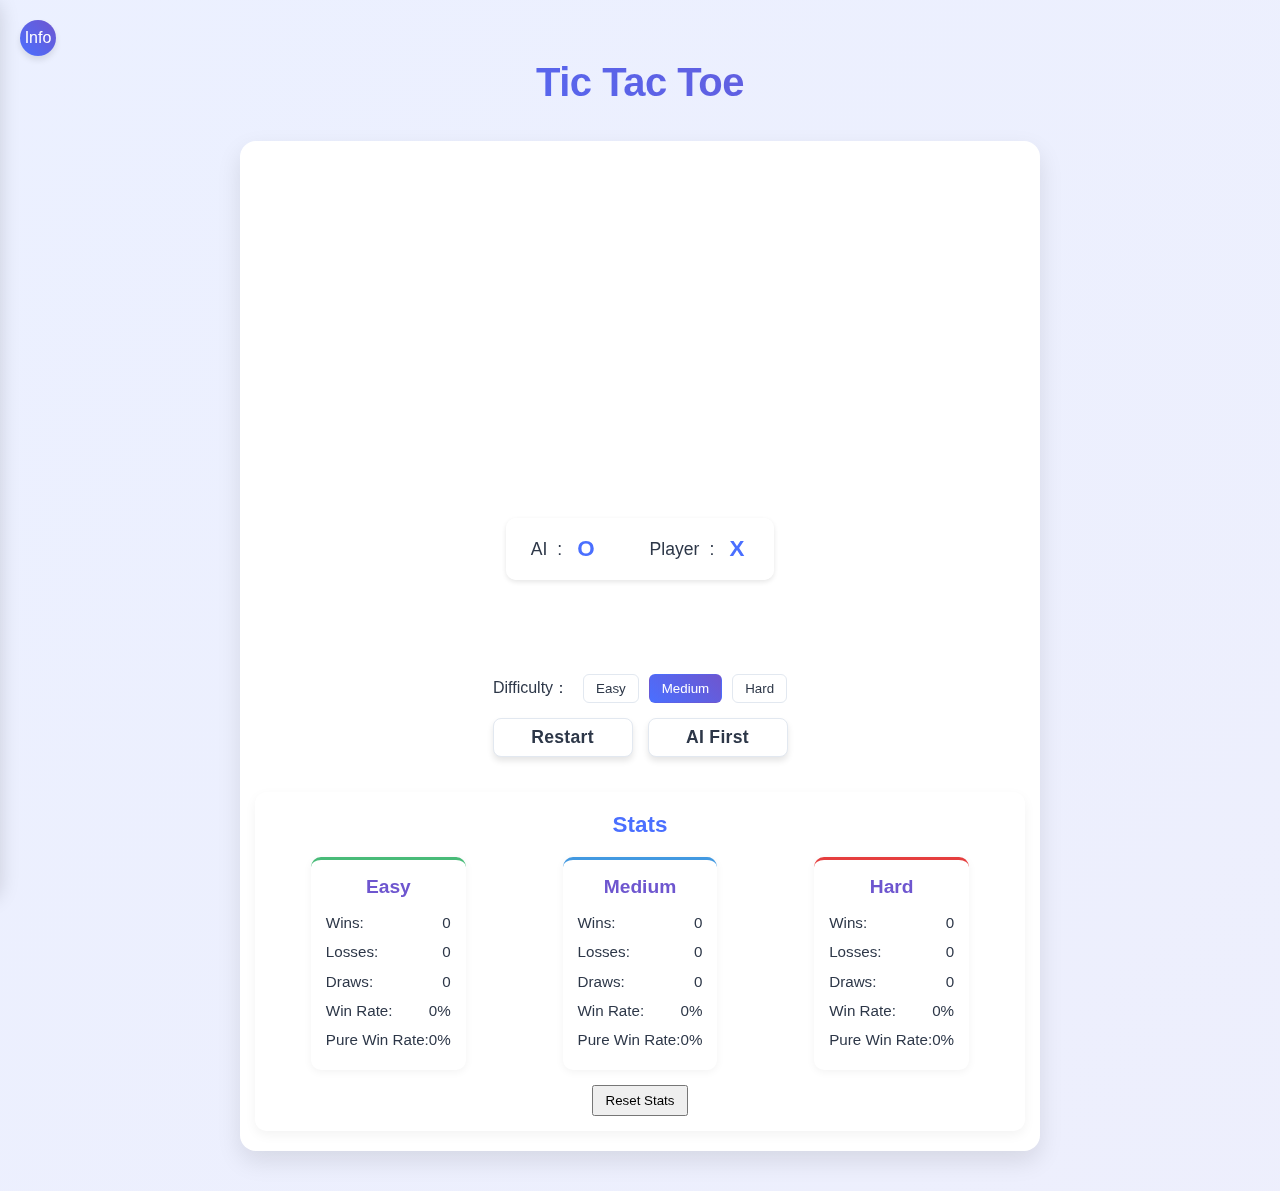
==== tic.html @ 4198c877 "初始化" ====
<!DOCTYPE html>
<html>
<head>
<meta charset="utf-8">
<meta name="viewport" content="width=device-width, initial-scale=1.0, maximum-scale=1.0, user-scalable=no">
<title>井字棋</title>
<style>
  :root {
    --primary-color: #4A6FFF;
    --secondary-color: #6E56CF;
    --background-color: #f4f7ff;
    --text-color: #2d3748;
    --border-color: #e2e8f0;
    --accent-color: #5e35b1;
    --success-color: #48bb78;
    --error-color: #f56565;
    --card-bg: #ffffff;
    --font-main: -apple-system, BlinkMacSystemFont, 'Segoe UI', 'Microsoft YaHei', 'PingFang SC', 
                 'Hiragino Sans GB', '微软雅黑', Roboto, 'Helvetica Neue', Arial, sans-serif;
    --font-game: 'SF Pro Display', 'PingFang SC', 'Microsoft YaHei', -apple-system, 
                 BlinkMacSystemFont, 'Segoe UI', sans-serif;
  }

  body {
    max-width: 100%;
    margin: 0 auto;
    padding: 20px;
    font-family: var(--font-main);
    background-color: var(--background-color);
    color: var(--text-color);
    line-height: 1.6;
    background-image: linear-gradient(135deg, rgba(74, 111, 255, 0.05) 0%, rgba(110, 86, 207, 0.05) 100%);
    min-height: 100vh;
  }

  @media (min-width: 768px) {
    body {
      max-width: 800px;
    }
  }

  @media (max-width: 768px) {
    body {
      padding: 10px;
    }
    
    h1 {
      font-size: 2rem;
      margin-top: 15px;
      margin-bottom: 10px;
    }
    
    h2 {
      font-size: 1.5rem;
      margin-bottom: 15px;
    }
    
    .game-container {
      padding: 12px 15px;
      margin: 10px auto 5px;
    }
    
    table {
      max-width: 280px;
      margin: 5px auto;
    }
    
    td > span {
      font-size: min(50px, 18vw);
    }
    
    .symbols-indicator {
      margin: 2px 0;
      padding: 5px 10px;
    }
    
    .symbol-box:first-child,
    .symbol-box:last-child {
      margin: 0;
    }
    
    .loading-indicator {
      position: relative;
    }
    
    @keyframes spin {
      0% { transform: rotate(0deg); }
      100% { transform: rotate(360deg); }
    }
    
    .difficulty-selector {
      margin-top: 2px;
      gap: 5px;
    }
    
    .intro-toggle {
      margin: 8px auto;
    }
    
    .difficulty-btn {
      padding: 4px 8px;
      font-size: 0.85rem;
    }
    
    .restart-btn, .ai-first-btn {
      padding: 8px 16px;
      font-size: 0.95rem;
      min-width: 110px;
    }
    
    .game-status-area {
      height: 50px;
      margin: 5px 0;
    }
    
    .game-status {
      font-size: 1.5rem;
      padding: 5px 15px;
    }
  }

  @media (max-width: 360px) {
    h1 {
      font-size: 1.8rem;
    }
    
    table {
      max-width: 240px;
      margin: 15px 0;
    }
    
    .difficulty-selector {
      gap: 5px;
    }
    
    .difficulty-btn {
      padding: 4px 8px;
      font-size: 0.8rem;
    }
    
    .button-container {
      gap: 10px;
    }
    
    .restart-btn, .ai-first-btn {
      padding: 8px 16px;
      font-size: 0.9rem;
      min-width: 100px;
    }
  }

  h1 {
    font-size: 2.5rem;
    font-weight: 700;
    letter-spacing: -0.5px;
    text-align: center;
    margin-top: 30px;
    background: linear-gradient(45deg, var(--primary-color), var(--secondary-color));
    -webkit-background-clip: text;
    -webkit-text-fill-color: transparent;
    background-clip: text;
    text-fill-color: transparent;
    animation: fadeIn 0.7s ease-out;
  }

  h2 {
    font-size: 1.75rem;
    font-weight: 600;
    letter-spacing: -0.3px;
    color: var(--secondary-color);
    margin-bottom: 10px;
  }

  .game-container {
    display: flex;
    flex-direction: column;
    align-items: center;
    margin: 20px auto;
    padding: 20px 30px;
    position: relative;
    background: var(--card-bg);
    border-radius: 16px;
    box-shadow: 0 10px 25px rgba(0, 0, 0, 0.1);
    max-width: 100%;
    transform: translateZ(0);
    animation: scaleIn 0.5s ease-out;
  }

  table {
    width: 100%;
    max-width: 320px;
    border-collapse: collapse;
    margin: 15px auto;
    border-radius: 12px;
    overflow: hidden;
    box-shadow: 0 5px 15px rgba(0, 0, 0, 0.07);
    animation: fadeIn 0.5s ease-out 0.2s forwards;
    opacity: 0;
    animation-fill-mode: forwards;
    position: relative;
    left: 0;
  }

  td {
    width: 33.33%;
    height: 0;
    padding-bottom: 33.33%;
    position: relative;
    border: 3px solid var(--background-color);
    background-color: var(--card-bg);
    transition: all 0.3s ease;
    cursor: pointer;
    -webkit-tap-highlight-color: transparent;
    touch-action: manipulation;
  }

  td > span {
    position: absolute;
    top: 0;
    left: 0;
    width: 100%;
    height: 100%;
    display: flex;
    align-items: center;
    justify-content: center;
    font-size: min(60px, 15vw);
    font-family: var(--font-game);
    font-weight: 600;
    color: var(--primary-color);
  }

  td:not(.game-over):hover {
    background-color: rgba(74, 111, 255, 0.1);
    transform: scale(0.97);
    cursor: pointer;
  }

  .game-over td {
    cursor: not-allowed;
    opacity: 0.9;
  }

  .loading-indicator {
    position: relative;
    width: 40px;
    height: 40px;
    border: 3px solid rgba(74, 111, 255, 0.2);
    border-top: 3px solid var(--primary-color);
    border-radius: 50%;
    animation: spin 1s linear infinite;
    background-color: var(--card-bg);
    box-shadow: 0 0 10px rgba(0, 0, 0, 0.15);
    display: none;
    align-items: center;
    justify-content: center;
    z-index: 5;
    margin: 0 auto;
  }

  .timer-container {
    animation: timer-anti-spin 1s linear infinite;
    display: flex;
    align-items: center;
    justify-content: center;
    background-color: var(--card-bg);
    width: 80%;
    height: 80%;
    border-radius: 50%;
    z-index: 11;
  }

  #timerDisplay {
    font-size: 0.9rem;
    font-weight: bold;
    color: var(--primary-color);
    z-index: 12;
    transition: font-size 0.2s ease;
  }

  @keyframes spin {
    0% { transform: rotate(0deg); }
    100% { transform: rotate(360deg); }
  }

  @keyframes timer-anti-spin {
    0% { transform: rotate(0deg); }
    100% { transform: rotate(-360deg); }
  }

  .loading-overlay {
    display: none;
  }

  .button-container {
    display: flex;
    gap: 15px;
    flex-wrap: wrap;
    justify-content: center;
    margin-top: 12px;
    width: 100%;
  }

  .restart-btn, .ai-first-btn {
    padding: 14px 28px;
    font-size: 1.1rem;
    font-family: var(--font-main);
    font-weight: 600;
    letter-spacing: 0.3px;
    border: none;
    border-radius: 12px;
    cursor: pointer;
    transition: all 0.3s ease;
    min-width: 140px;
    box-shadow: 0 4px 6px rgba(0, 0, 0, 0.1);
  }

  .restart-btn {
    background-color: var(--primary-color);
    color: white;
  }

  .ai-first-btn {
    background-color: var(--secondary-color);
    color: white;
  }

  .restart-btn:hover, .ai-first-btn:hover {
    transform: translateY(-2px);
    box-shadow: 0 7px 14px rgba(0, 0, 0, 0.15);
  }

  .restart-btn:active, .ai-first-btn:active {
    transform: translateY(1px);
    box-shadow: 0 3px 8px rgba(0, 0, 0, 0.1);
  }

  .game-status-area {
    width: 100%;
    height: 60px; /* 固定高度，适应游戏状态和加载指示器 */
    display: flex;
    justify-content: center;
    align-items: center;
    position: relative;
    margin: 8px 0;
    background-color: rgba(255, 255, 255, 0.5); /* 添加背景色，确保即使内容为空也可见 */
    border-radius: 8px;
  }

  .game-status {
    font-family: var(--font-game);
    font-size: 1.75rem;
    font-weight: 600;
    letter-spacing: -0.2px;
    width: 100%;
    height: 100%;
    color: var(--accent-color);
    text-align: center;
    padding: 8px 20px;
    border-radius: 8px;
    background-color: rgba(255, 255, 255, 0.8);
    display: flex;
    justify-content: center;
    align-items: center;
    position: absolute;
    top: 0;
    left: 0;
  }

  .status-row {
    width: 100%;
    height: 100%;
    display: flex;
    justify-content: center;
    align-items: center;
    position: absolute;
    top: 0;
    left: 0;
  }

  .game-status:empty {
    opacity: 0; /* 使用透明度而不是display:none，保持占位 */
    pointer-events: none; /* 禁用空状态的鼠标事件 */
  }

  .intro-section {
    font-size: 1.1rem;
    line-height: 1.7;
    max-height: 0;
    overflow: hidden;
    transition: all 0.5s cubic-bezier(0.4, 0, 0.2, 1);
    background: var(--card-bg);
    border-radius: 16px;
    margin: 10px 0;
    box-shadow: 0 4px 6px rgba(0, 0, 0, 0.05);
    opacity: 0;
  }

  .intro-section.expanded {
    max-height: 500px;
    padding: 25px;
    margin: 25px 0;
    opacity: 1;
  }

  .intro-toggle {
    background: linear-gradient(45deg, var(--primary-color), var(--secondary-color));
    color: white;
    font-size: 1rem;
    font-family: var(--font-main);
    font-weight: 500;
    cursor: pointer;
    padding: 10px 18px;
    display: flex;
    align-items: center;
    gap: 8px;
    margin: 15px auto;
    border: none;
    border-radius: 30px;
    transition: all 0.3s ease;
    box-shadow: 0 4px 6px rgba(0, 0, 0, 0.1);
  }

  .intro-toggle:hover {
    transform: translateY(-2px);
    box-shadow: 0 6px 10px rgba(0, 0, 0, 0.15);
  }

  .intro-toggle svg {
    transition: transform 0.3s ease;
  }

  .intro-toggle.expanded svg {
    transform: rotate(180deg);
  }

  .lang-drawer {
    position: fixed;
    left: -320px; /* 增大宽度，容纳介绍内容 */
    top: 0;
    width: 320px; /* 增大宽度 */
    height: 100%;
    background: var(--card-bg);
    box-shadow: 0 0 20px rgba(0, 0, 0, 0.15);
    transition: left 0.4s cubic-bezier(0.4, 0, 0.2, 1);
    z-index: 1000;
    padding: 25px;
    box-sizing: border-box;
    border-radius: 0 16px 16px 0;
    overflow-y: auto; /* 添加滚动 */
    scrollbar-gutter: stable; /* 预留滚动条空间，防止内容跳动 */
  }

  .lang-drawer h3 {
    font-size: 1.4rem;
    font-weight: 600;
    color: var(--secondary-color);
    margin: 0 0 15px 0;
  }

  .drawer-divider {
    height: 1px;
    background: var(--border-color);
    margin: 20px 0;
    width: 100%;
  }

  /* 修改语言选项区域，使其可点击 */
  .lang-options {
    display: flex;
    flex-direction: column;
    gap: 5px;
    max-height: 60px; /* 足够显示一个选项并有更多空间 */
    overflow: hidden;
    transition: max-height 0.3s ease;
    position: relative;
    cursor: pointer; /* 整个区域变为可点击 */
  }

  .lang-options:not(.expanded)::after {
    content: '';
    position: absolute;
    top: 0; /* 从顶部开始 */
    left: 0;
    width: 100%;
    height: 100%; /* 覆盖整个区域 */
    background: linear-gradient(to bottom, 
      rgba(255, 255, 255, 0) 0%, 
      rgba(255, 255, 255, 0.4) 30%,
      var(--card-bg) 90%);
    pointer-events: none;
  }

  .lang-options.expanded {
    max-height: 300px; /* 足够容纳所有语言选项 */
    padding-bottom: 0;
  }

  .lang-options.expanded::after {
    display: none;
  }

  .game-intro {
    font-size: 1rem;
    line-height: 1.6;
  }

  .game-intro p, .game-intro li {
    margin-bottom: 10px;
  }

  .game-intro ol {
    padding-left: 20px;
  }

  /* 修改语言按钮样式 */
  .lang-toggle span {
    font-size: 1rem;
  }

  /* 删除不再需要的样式 */
  /* .intro-section, .intro-toggle 相关样式可以删除 */

  @keyframes fadeIn {
    from { opacity: 0; }
    to { opacity: 1; }
  }
  
  @keyframes scaleIn {
    from { transform: scale(0.9); opacity: 0; }
    to { transform: scale(1); opacity: 1; }
  }

  /* 添加难度选择器样式 */
  .difficulty-selector {
    display: flex;
    align-items: center;
    gap: 10px;
    margin-top: 8px;
    justify-content: center;
  }

  .difficulty-btn {
    padding: 6px 12px;
    border: 1px solid var(--border-color);
    background: var(--card-bg);
    color: var(--text-color);
    border-radius: 6px;
    cursor: pointer;
    transition: all 0.2s ease;
  }

  .difficulty-btn.active {
    background: linear-gradient(45deg, var(--primary-color), var(--secondary-color));
    color: white;
    border-color: transparent;
  }

  .game-board-wrapper {
    position: relative;
    display: flex;
    flex-direction: column;
    align-items: center;
    justify-content: center;
    width: 100%;
    margin: 10px 0 5px 0;
  }

  .symbols-indicator {
    display: flex;
    flex-direction: row;
    justify-content: center;
    gap: 30px;
    padding: 8px 15px;
    margin: 8px 0;
    background-color: rgba(255, 255, 255, 0.8);
    border-radius: 10px;
    box-shadow: 0 2px 5px rgba(0, 0, 0, 0.1);
    position: static;
    transform: none;
    width: auto;
  }

  .symbol-box {
    display: flex;
    align-items: center;
    gap: 10px;
    font-size: 1.1rem;
    font-weight: 500;
    padding: 5px 10px;
    border-radius: 8px;
    transition: all 0.3s ease;
  }

  .symbol-box:first-child,
  .symbol-box:last-child {
    margin: 0;
  }

  .symbol-box span:last-child {
    font-size: 1.4rem;
    font-weight: 700;
    color: var(--primary-color);
    font-family: var(--font-game);
    padding: 0 5px;
  }

  /* 移除移动端的特殊样式，使用统一的水平布局 */
  @media (max-width: 768px) {
    .symbols-indicator {
      flex-direction: row;
      margin: 15px 0;
      width: 100%;
    }
  }

  @media (max-width: 640px) {
    .symbols-indicator {
      width: 100%;
      gap: 15px;  /* 在小屏幕上减小间距 */
    }
  }

  /* 更新状态区域布局 */
  .game-status:empty {
    display: none; /* 如果没有内容则不占用空间 */
  }

  /* 调整移动端的布局 */
  @media (max-width: 768px) {
    .difficulty-selector {
      margin-top: 2px;
    }
    
    .game-status {
      margin: 3px 0 0 0;
      padding: 3px 15px;
    }
    
    .symbols-indicator {
      margin: 2px 0;
    }
  }

  @media (max-width: 768px) {
    .game-container {
      padding: 12px 15px;
      margin: 10px auto 5px;
    }
    
    h2 {
      margin-bottom: 5px;
    }
    
    .game-board-wrapper {
      margin: 5px 0 3px 0;
    }
    
    table {
      margin: 5px auto;
    }
    
    .button-container {
      margin-top: 5px;
    }
  }

  /* 恢复必要的样式 */
  .lang-drawer.open {
    left: 0;
  }

  .lang-toggle {
    position: fixed;
    left: 20px;
    top: 20px;
    padding: 10px 14px;
    background: linear-gradient(45deg, var(--primary-color), var(--secondary-color));
    color: white;
    border: none;
    border-radius: 50%;
    cursor: pointer;
    z-index: 999;
    box-shadow: 0 4px 6px rgba(0, 0, 0, 0.1);
    transition: all 0.3s ease;
    width: 36px;
    height: 36px;
    display: flex;
    align-items: center;
    justify-content: center;
  }

  .lang-toggle:hover {
    transform: translateY(-2px);
    box-shadow: 0 6px 10px rgba(0, 0, 0, 0.15);
  }

  .lang-option {
    display: block;
    width: 100%;
    padding: 12px 15px;
    margin: 5px 0;
    border: none;
    background: none;
    text-align: left;
    cursor: pointer;
    transition: all 0.2s;
    border-radius: 8px;
    font-size: 1.1rem;
  }

  .lang-option:hover {
    background-color: rgba(74, 111, 255, 0.1);
  }

  .lang-option.active {
    background: linear-gradient(45deg, var(--primary-color), var(--secondary-color));
    color: white;
    box-shadow: 0 2px 4px rgba(0, 0, 0, 0.1);
  }

  /* 添加语言折叠相关的样式 */
  .lang-header {
    display: flex;
    justify-content: space-between;
    align-items: center;
    cursor: pointer;
    padding: 8px 5px; /* 增加内边距 */
    transition: all 0.3s ease;
    border-radius: 8px; /* 添加圆角 */
    background-color: rgba(74, 111, 255, 0.05); /* 添加轻微背景色 */
    position: relative;
    z-index: 10; /* 确保点击事件能被捕获 */
  }

  .lang-header h3 {
    font-size: 1.4rem;
    font-weight: 600;
    color: var(--secondary-color);
    margin: 0;
  }

  .lang-header:hover {
    opacity: 0.8;
  }

  .arrow-icon {
    transition: transform 0.3s ease;
    color: var(--primary-color); /* 使用主色调 */
    margin-right: 5px; /* 添加右边距 */
  }

  .arrow-icon svg {
    width: 24px; /* 再放大一些 */
    height: 24px; /* 再放大一些 */
    filter: drop-shadow(0 1px 2px rgba(0, 0, 0, 0.1)); /* 添加轻微阴影 */
  }

  .arrow-icon.expanded {
    transform: rotate(180deg);
  }

  /* 为侧边栏打开时添加背景阴影 */
  .lang-drawer-overlay {
    position: fixed;
    top: 0;
    left: 0;
    width: 100%;
    height: 100%;
    background-color: rgba(0, 0, 0, 0);
    transition: background-color 0.4s ease;
    pointer-events: none;
    z-index: 999;
  }

  .lang-drawer-overlay.visible {
    background-color: rgba(0, 0, 0, 0.4);
    pointer-events: auto;
  }
  
  /* 添加难度选择器禁用样式 */
  .difficulty-selector.disabled {
    opacity: 0.8;
    position: relative;
  }
  
  /* 添加战绩显示样式 */
  .stats-container {
    width: 100%;
    margin-top: 20px;
    padding: 15px;
    background: rgba(255, 255, 255, 0.8);
    border-radius: 12px;
    box-shadow: 0 4px 12px rgba(0, 0, 0, 0.05);
    animation: fadeIn 0.8s ease-out;
  }
  
  .stats-container h3 {
    font-size: 1.4rem;
    color: var(--primary-color);
    text-align: center;
    margin: 0 0 15px 0;
    font-weight: 600;
  }
  
  .difficulty-stats {
    display: flex;
    flex-wrap: wrap;
    gap: 15px;
    justify-content: space-around;
  }
  
  .diff-stat {
    padding: 12px 15px;
    border-radius: 10px;
    background: var(--card-bg);
    box-shadow: 0 2px 8px rgba(0, 0, 0, 0.05);
    min-width: 120px;
    transition: all 0.3s ease;
    border-top: 3px solid;
  }
  
  .diff-stat:hover {
    transform: translateY(-2px);
    box-shadow: 0 4px 10px rgba(0, 0, 0, 0.1);
  }
  
  .diff-stat.easy {
    border-color: #48bb78;
  }
  
  .diff-stat.medium {
    border-color: #4299e1;
  }
  
  .diff-stat.hard {
    border-color: #e53e3e;
  }
  
  .diff-stat h4 {
    font-size: 1.2rem;
    font-weight: 600;
    margin: 0 0 8px 0;
    text-align: center;
    color: var(--secondary-color);
  }
  
  .diff-stat p {
    margin: 5px 0;
    display: flex;
    justify-content: space-between;
    font-size: 0.95rem;
  }
  
  @media (max-width: 768px) {
    .difficulty-stats {
      flex-direction: column;
      align-items: center;
    }
    
    .diff-stat {
      width: 100%;
      max-width: 300px;
    }
  }

  /* 添加自定义滚动条样式 */
  ::-webkit-scrollbar {
    width: 10px;
    height: 10px;
  }

  ::-webkit-scrollbar-track {
    background: rgba(230, 235, 255, 0.6);
    border-radius: 5px;
  }

  ::-webkit-scrollbar-thumb {
    background: rgba(74, 111, 255, 0.3);
    border-radius: 5px;
    transition: background 0.3s ease;
  }

  ::-webkit-scrollbar-thumb:hover {
    background: rgba(74, 111, 255, 0.5);
  }

  /* 对Firefox浏览器的支持 */
  * {
    scrollbar-color: rgba(74, 111, 255, 0.3) rgba(230, 235, 255, 0.6);
    scrollbar-width: thin;
  }

  /* 新增：添加彩虹文字效果 */
  .rainbow-text {
    animation: rainbow 3s linear infinite;
    font-weight: bold;
    background: none !important;
    -webkit-background-clip: initial !important;
    -webkit-text-fill-color: initial !important;
  }

  @keyframes rainbow {
    0% { color: #ff0000; }
    14% { color: #ff7f00; }
    28% { color: #ffff00; }
    42% { color: #00ff00; }
    57% { color: #0000ff; }
    71% { color: #4b0082; }
    85% { color: #9400d3; }
    100% { color: #ff0000; }
  }

  /* 游戏控制按钮容器 */
  .game-controls {
    display: flex;
    justify-content: center;
    gap: 15px;
    margin: 15px 0;
    width: 100%;
  }

  /* 保持原有按钮样式不变 */
  .restart-btn, .ai-first-btn {
    padding: 8px 16px;
    background: var(--card-bg);
    color: var(--text-color);
    border: 1px solid var(--border-color);
    border-radius: 8px;
    cursor: pointer;
    transition: all 0.3s ease;
  }

  /* 战绩容器样式 */
  .stats-container {
    width: 100%;
    margin-top: 20px;
    padding: 15px;
    background: rgba(255, 255, 255, 0.8);
    border-radius: 12px;
    box-shadow: 0 4px 12px rgba(0, 0, 0, 0.05);
  }

  /* 重置按钮样式调整 */
  .reset-btn {
    display: block;
    width: fit-content; /* 根据内容自适应宽度 */
    margin: 15px auto 0; /* 只在顶部有外边距，水平居中 */
    padding: 6px 12px;
    /* 其他样式保持不变 */
  }

  /* 移动端适配 */
  @media (max-width: 768px) {
    .game-controls {
        flex-direction: column;
        align-items: center;
        gap: 10px;
    }
    
    .restart-btn, .ai-first-btn {
        width: 80%;
        max-width: 200px;
    }
    
    .reset-btn {
        margin: 10px auto;
    }
  }

  /* 添加全局布局保护 */
  .game-container {
    display: flex;
    flex-direction: column;
    align-items: center;
  }

  /* 确保表格和按钮居中 */
  table {
    margin: 0 auto;
  }

  .symbols-indicator {
    margin: 10px auto;
  }

  .difficulty-selector span[data-lang="difficulty"]::after {
    content: "："; /* 使用CSS添加冒号 */
    margin-right: 4px;
  }

  .hint-btn {
    padding: 14px 28px;
    font-size: 1.1rem;
    font-family: var(--font-main);
    font-weight: 600;
    letter-spacing: 0.3px;
    border: none;
    border-radius: 12px;
    cursor: pointer;
    transition: all 0.3s ease;
    min-width: 140px;
    box-shadow: 0 4px 6px rgba(0, 0, 0, 0.1);
    background-color: #5e35b1;
    color: white;
  }

  .hint-btn:hover {
    transform: translateY(-2px);
    box-shadow: 0 7px 14px rgba(0, 0, 0, 0.15);
  }

  .hint-btn:active {
    transform: translateY(1px);
    box-shadow: 0 3px 8px rgba(0, 0, 0, 0.1);
  }
</style>
</head>
<body>
<h1 data-lang="title">井字棋</h1>
<button class="lang-toggle" onclick="toggleLangDrawer()">
  <span data-lang="langInfo">说</span>
</button>
<div class="lang-drawer-overlay" id="langOverlay" onclick="toggleLangDrawer()"></div>
<div class="lang-drawer" id="langDrawer">
  <div class="lang-header" onclick="toggleLangOptions()">
    <h3 data-lang="language">语言</h3>
    <div class="arrow-icon">
      <svg width="24" height="24" viewBox="0 0 24 24" fill="currentColor">
        <path d="M7 10l5 5 5-5z"/>
      </svg>
    </div>
  </div>
  
  <div class="lang-options" id="langOptions">
  <button class="lang-option active" onclick="switchLang('zh')">中文</button>
  <button class="lang-option" onclick="switchLang('en')">English</button>
  <button class="lang-option" onclick="switchLang('ja')">日本語</button>
  <button class="lang-option" onclick="switchLang('ko')">한국어</button>
  <button class="lang-option" onclick="switchLang('ru')">Русский</button>
  <button class="lang-option" onclick="switchLang('fr')">Français</button>
  </div>
  
  <div class="drawer-divider"></div>
  
  <div class="game-intro">
    <h3 data-lang="gameIntroTitle">游戏介绍</h3>
  <p data-lang="intro">井字棋是一种两人对弈的游戏，游戏盘是一个3x3的方格，两人轮流在空格中画上自己的符号，当有一方连成一条线时，该方获胜。</p>
    <p data-lang="rulesTitle">游戏规则：</p>
    <ol>
      <li data-lang="rule1">游戏盘是一个3x3的方格。</li>
      <li data-lang="rule2">两人轮流在空格中画上自己的符号。</li>
      <li data-lang="rule3">当有一方连成一条线时，该方获胜。</li>
      <li data-lang="rule4">当所有空格都被画满时，游戏结束。</li>
  </ol>
</div>
</div>
<div class="game-container">
    <div class="game-board-wrapper">
    <table>
        <tr>
            <td id="0" onclick="select(this)"></td>
            <td id="1" onclick="select(this)"></td>
            <td id="2" onclick="select(this)"></td>
        </tr>
        <tr>
            <td id="3" onclick="select(this)"></td>
            <td id="4" onclick="select(this)"></td>
            <td id="5" onclick="select(this)"></td>
        </tr>
        <tr>
            <td id="6" onclick="select(this)"></td>
            <td id="7" onclick="select(this)"></td>
            <td id="8" onclick="select(this)"></td>
        </tr>
    </table>
    </div>
    <div class="symbols-indicator">
      <div class="symbol-box">
        <span data-lang="ai">AI</span>: <span id="aiSymbol">O</span>
      </div>
      <div class="symbol-box">
        <span data-lang="player">玩家</span>: <span id="playerSymbol">X</span>
      </div>
    </div>
    <div class="game-status-area">
    <div id="gameStatus" class="game-status"></div>
      <div class="status-row">
        <div id="loadingIndicator" class="loading-indicator">
          <div class="timer-container">
            <span id="timerDisplay">0</span>
    </div>
</div>
      </div>
    </div>
    <div class="difficulty-selector">
    <span data-lang="difficulty">难度</span>
    <button class="difficulty-btn" data-difficulty="easy" data-iterations="1000" onclick="setDifficulty(this)">
        <span data-lang="easy">简单</span>
    </button>
    <button class="difficulty-btn active" data-difficulty="medium" data-iterations="10000" onclick="setDifficulty(this)">
        <span data-lang="medium">中等</span>
    </button>
    <button class="difficulty-btn" data-difficulty="hard" data-iterations="100000" onclick="setDifficulty(this)">
        <span data-lang="hard">困难</span>
    </button>
</div>
    <div class="game-controls">
        <button class="restart-btn" onclick="restart()" data-lang="restart">重新开始</button>
        <button class="ai-first-btn" onclick="aiFirst()" data-lang="aiFirst">AI先手</button>
        <button class="hint-btn" onclick="getHint()" data-lang="hint">提示</button>
    </div>
    
    <div class="stats-container">
        <h3 data-lang="stats">战绩</h3>
        <div class="difficulty-stats">
            <div class="diff-stat easy">
                <h4 data-lang="easy">简单</h4>
                <p><span data-lang="wins">胜：</span><span id="easy-wins">0</span></p>
                <p><span data-lang="losses">负：</span><span id="easy-losses">0</span></p>
                <p><span data-lang="draws">平：</span><span id="easy-draws">0</span></p>
                <p><span data-lang="winRate">胜率：</span><span id="easy-winrate">0%</span></p>
                <p><span data-lang="pureWinRate">纯胜率：</span><span id="easy-pure-winrate">0%</span></p>
</div>
            <div class="diff-stat medium">
                <h4 data-lang="medium">中等</h4>
                <p><span data-lang="wins">胜：</span><span id="medium-wins">0</span></p>
                <p><span data-lang="losses">负：</span><span id="medium-losses">0</span></p>
                <p><span data-lang="draws">平：</span><span id="medium-draws">0</span></p>
                <p><span data-lang="winRate">胜率：</span><span id="medium-winrate">0%</span></p>
                <p><span data-lang="pureWinRate">纯胜率：</span><span id="medium-pure-winrate">0%</span></p>
            </div>
            <div class="diff-stat hard">
                <h4 data-lang="hard">困难</h4>
                <p><span data-lang="wins">胜：</span><span id="hard-wins">0</span></p>
                <p><span data-lang="losses">负：</span><span id="hard-losses">0</span></p>
                <p><span data-lang="draws">平：</span><span id="hard-draws">0</span></p>
                <p><span data-lang="winRate">胜率：</span><span id="hard-winrate">0%</span></p>
                <p><span data-lang="pureWinRate">纯胜率：</span><span id="hard-pure-winrate">0%</span></p>
            </div>
        </div>
        <button class="reset-btn" onclick="resetStats()" data-lang="resetStats">重置战绩</button>
    </div>
</div>
<div id="loadingOverlay" class="loading-overlay"></div>
<script>
const translations = {
  zh: {
    langInfo: '说',
    langTitle: '语言',
    language: '语言',
    title: '井字棋',
    gameIntroTitle: '游戏介绍',
    intro: '井字棋是一种两人对弈的游戏，游戏盘是一个3x3的方格，两人轮流在空格中画上自己的符号，当有一方连成一条线时，该方获胜。',
    rulesTitle: '游戏规则：',
    rule1: '游戏盘是一个3x3的方格。',
    rule2: '两人轮流在空格中画上自己的符号。',
    rule3: '当有一方连成一条线时，该方获胜。',
    rule4: '当所有空格都被画满时，游戏结束。',
    restart: '重新开始',
    aiFirst: 'AI先手',
    aiWin: 'AI胜利！',
    playerWin: '玩家胜利！',
    draw: '平局！',
    difficulty: '难度',
    difficultyLocked: '当前难度：',
    easy: '简单',
    medium: '中等',
    hard: '困难',
    player: '玩家',
    ai: 'AI',
    stats: '战绩',
    wins: '胜：',
    losses: '负：',
    draws: '平：',
    winRate: '胜率：',
    pureWinRate: '纯胜率：',
    resetStats: '重置战绩',
    resetting: '重置中...',
    confirmReset: '确定要重置所有战绩数据吗？',
    resetComplete: '已重置！',
    hint: "提示"
  },
  en: {
    langInfo: 'Info',
    langTitle: 'Language',
    language: 'Language',
    title: 'Tic Tac Toe',
    gameIntroTitle: 'Game Introduction',
    intro: 'Tic Tac Toe is a game for two players played on a 3x3 grid where players take turns marking the spaces with their symbols. The first one to align three symbols wins.',
    rulesTitle: 'Game Rules:',
    rule1: 'The game board is a 3x3 grid.',
    rule2: 'Players take turns marking an empty cell.',
    rule3: 'The first to align three symbols wins.',
    rule4: 'The game ends when all cells are filled.',
    restart: 'Restart',
    aiFirst: 'AI First',
    aiWin: 'AI Wins!',
    playerWin: 'Player Wins!',
    draw: 'Draw!',
    difficulty: 'Difficulty',
    difficultyLocked: 'Current difficulty:',
    easy: 'Easy',
    medium: 'Medium',
    hard: 'Hard',
    player: 'Player',
    ai: 'AI',
    stats: 'Stats',
    wins: 'Wins:',
    losses: 'Losses:',
    draws: 'Draws:',
    winRate: 'Win Rate:',
    pureWinRate: 'Pure Win Rate:',
    resetStats: 'Reset Stats',
    resetting: 'Resetting...',
    confirmReset: 'Are you sure you want to reset all stats?',
    resetComplete: 'Reset Complete!',
    hint: "Hint"
  },
  ja: {
    langInfo: '説',
    langTitle: '言語',
    language: '言語',
    title: '三目並べ',
    gameIntroTitle: 'ゲーム紹介',
    intro: '三目並べは、3x3のグリッド上で2人のプレイヤーが交互に印をつけ、先に3つ並べた方が勝利するゲームです。',
    rulesTitle: 'ゲームのルール：',
    rule1: 'ゲーム盤は3x3のグリッドです。',
    rule2: 'プレイヤーは空いているマスに順番に印をつけます。',
    rule3: '先に3つ並べた方が勝ちです。',
    rule4: 'すべてのマスが埋まったらゲーム終了です。',
    restart: 'リスタート',
    aiFirst: 'AI先手',
    aiWin: 'AIの勝ち！',
    playerWin: 'プレイヤーの勝ち！',
    draw: '引き分け！',
    difficulty: '難易度：',
    difficultyLocked: '現在の難易度：',
    easy: '簡単',
    medium: '普通',
    hard: '難しい',
    player: 'プレイヤー',
    ai: 'AI',
    stats: '戦績',
    wins: '勝ち：',
    losses: '負け：',
    draws: '引き分け：',
    winRate: '勝率：',
    pureWinRate: '純勝率：',
    resetStats: '戦績リセット',
    resetting: 'リセット中...',
    confirmReset: '本当にすべての戦績をリセットしますか？',
    resetComplete: 'リセット完了！',
    hint: "ヒント"
  },
  ko: {
    langInfo: '설',
    langTitle: '언어',
    language: '언어',
    title: '틱택토',
    gameIntroTitle: '게임 소개',
    intro: '틱택토는 3x3 격자판에서 두 플레이어가 번갈아 가며 자신의 기호를 표시하는 게임으로, 먼저 세 개를 일렬로 나열한 플레이어가 승리합니다.',
    rulesTitle: '게임 규칙:',
    rule1: '게임판은 3x3 격자입니다.',
    rule2: '플레이어는 빈 칸에 번갈아 표시합니다.',
    rule3: '먼저 세 개를 일렬로 나열한 플레이어가 승리합니다.',
    rule4: '모든 칸이 채워지면 게임이 종료됩니다.',
    restart: '다시 시작',
    aiFirst: 'AI 선공',
    aiWin: 'AI 승리!',
    playerWin: '플레이어 승리!',
    draw: '무승부!',
    difficulty: '난이도:',
    difficultyLocked: '현재 난이도:',
    easy: '쉬움',
    medium: '보통',
    hard: '어려움',
    player: '플레이어',
    ai: 'AI',
    stats: '전적',
    wins: '승:',
    losses: '패:',
    draws: '무승부:',
    winRate: '승률:',
    pureWinRate: '순 승률:',
    resetStats: '전적 초기화',
    resetting: '리셋중...',
    confirmReset: '정말로 모든 전적을 초기화하시겠습니까?',
    resetComplete: '리셋 완료!',
    hint: "힌트"
  },
  ru: {
    langInfo: 'Инф',
    langTitle: 'Язык',
    language: 'Язык',
    title: 'Крестики-нолики',
    gameIntroTitle: 'Об игре',
    intro: 'Крестики-нолики — это игра для двух игроков на поле 3x3, где игроки по очереди ставят свои символы, и победителем считается тот, кто первым выстроит линию из трех одинаковых символов.',
    rulesTitle: 'Правила игры:',
    rule1: 'Игровое поле 3x3.',
    rule2: 'Игроки по очереди занимают свободные клетки.',
    rule3: 'Побеждает тот, кто первым выстроит линию из трёх символов.',
    rule4: 'Игра заканчивается, когда все клетки заполнены.',
    restart: 'Перезапуск',
    aiFirst: 'ИИ первый',
    aiWin: 'ИИ выиграл!',
    playerWin: 'Игрок выиграл!',
    draw: 'Ничья!',
    difficulty: 'Сложность:',
    difficultyLocked: 'Текущая сложность:',
    easy: 'Легко',
    medium: 'Средне',
    hard: 'Сложно',
    player: 'Игрок',
    ai: 'ИИ',
    stats: 'Статистика',
    wins: 'Победы:',
    losses: 'Поражения:',
    draws: 'Ничьи:',
    winRate: 'Процент побед:',
    pureWinRate: 'Чистый процент побед:',
    resetStats: 'Сбросить статистику',
    resetting: 'Перезапуск...',
    confirmReset: 'Вы уверены, что хотите сбросить все статистические данные?',
    resetComplete: 'Статистика сброшена!',
    hint: "Подсказка"
  },
  fr: {
    langInfo: 'Info',
    langTitle: 'Langue',
    language: 'Langue',
    title: 'Morpion',
    gameIntroTitle: 'Présentation du jeu',
    intro: 'Le Morpion est un jeu pour deux joueurs joué sur une grille 3x3, où les joueurs marquent alternativement les cases avec leur symbole. Le premier à aligner trois symboles gagne.',
    rulesTitle: 'Règles du jeu :',
    rule1: 'Le plateau est une grille 3x3.',
    rule2: 'Les joueurs marquent tour à tour une case vide.',
    rule3: 'Le premier à aligner trois symboles remporte la partie.',
    rule4: 'La partie se termine lorsque toutes les cases sont remplies.',
    restart: 'Recommencer',
    aiFirst: 'IA commence',
    aiWin: 'IA gagne !',
    playerWin: 'Joueur gagne !',
    draw: 'Égalité !',
    difficulty: 'Difficulté:',
    difficultyLocked: 'Difficulté actuelle:',
    easy: 'Facile',
    medium: 'Moyenne',
    hard: 'Difficile',
    player: 'Joueur',
    ai: 'IA',
    stats: 'Statistiques',
    wins: 'Victoires:',
    losses: 'Défaites:',
    draws: 'Nuls:',
    winRate: 'Taux de victoire:',
    pureWinRate: 'Taux de victoire pur:',
    resetStats: 'Réinitialiser les statistiques',
    resetting: 'Réinitialisation...',
    confirmReset: 'Êtes-vous sûr de vouloir réinitialiser toutes les statistiques ?',
    resetComplete: 'Statistiques réinitialisées !',
    hint: "Indice"
  }
};

let currentLang = 'zh';

function toggleLangDrawer() {
  const langDrawer = document.getElementById('langDrawer');
  const langOverlay = document.getElementById('langOverlay');
  const langOptions = document.getElementById('langOptions');
  const arrowIcon = document.querySelector('.arrow-icon');
  
  langDrawer.classList.toggle('open');
  
  // 添加/移除遮罩层可见性
  if (langDrawer.classList.contains('open')) {
    langOverlay.classList.add('visible');
    document.body.style.overflow = 'hidden'; // 阻止背景滚动
  } else {
    langOverlay.classList.remove('visible');
    document.body.style.overflow = ''; // 恢复背景滚动
    
    // 关闭侧边栏时，同时折叠语言选项
    if (langOptions.classList.contains('expanded')) {
      langOptions.classList.remove('expanded');
      arrowIcon.classList.remove('expanded');
      
      // 确保当前语言选项在首位
      const activeOption = document.querySelector('.lang-option.active');
      if (activeOption) {
        langOptions.insertBefore(activeOption, langOptions.firstChild);
      }
    }
  }
}

function switchLang(lang) {
  currentLang = lang;
  // 更新所有可翻译元素
  document.querySelectorAll('[data-lang]').forEach(el => {
    const key = el.getAttribute('data-lang');
    el.textContent = translations[lang][key];
  });
  
  // 更新激活的语言按钮
  document.querySelectorAll('.lang-option').forEach(btn => {
    btn.classList.toggle('active', btn.getAttribute('onclick').includes(`'${lang}'`));
  });
  
  // 确保当前选中的语言放在第一位
  const activeOption = document.querySelector('.lang-option.active');
  if (activeOption && !document.getElementById('langOptions').classList.contains('expanded')) {
    const optionsContainer = document.getElementById('langOptions');
    optionsContainer.insertBefore(activeOption, optionsContainer.firstChild);
  }
  
  // 将用户选择的语言保存到localStorage中
  localStorage.setItem('preferredLanguage', lang);
  
  // 刷新战绩显示中的文本
  updateStatsDisplay();
  
  // 只有当游戏已开始且游戏结束时调用handleGameOver
  if (gameState && gameState.gameOver() !== null) {
    handleGameOver();
  }
}

// Define maximum expansion depth for MCTS
const MAX_EXPANSION_DEPTH = 7;

// In MCTSNode, add a "depth" property to track node depth.
class MCTSNode {
  constructor(state, parent = null) {
    this.state = state;
    this.parent = parent;
    this.children = [];
    this.visits = 0;
    this.wins = 0;
    // Set depth: root is 0; others are parent's depth + 1.
    this.depth = parent ? parent.depth + 1 : 0;
  }

  ucb(standpoint) {
    if (this.visits === 0) return Infinity;
    const exploitation = this.wins / this.visits;
    const exploration = Math.sqrt(2 * Math.log(this.parent.visits) / this.visits);
    return (this.state.movedPlayer === standpoint) ? 
      exploitation + exploration : (1-exploitation) + exploration;
  }

  expandAll() {
    const actions = this.state.getLegalActions();
    for (const action of actions) {
      const newState = this.state.makeMove(action);
      this.children.push(new MCTSNode(newState, this));
    }
  }
  
  isExpanded() {
    return this.children.length === this.state.getLegalActionsLength();
  }
}

// Modify the expansion portion in iterate() to respect MAX_EXPANSION_DEPTH.
class MCTS {
  constructor(state, currentPlayer, iterations, maxDepth) {
    this.root = new MCTSNode(state);
    this.currentPlayer = currentPlayer;
    this.iterations = iterations;
    this.maxDepth = maxDepth;  // 添加最大深度参数
  }
  
  iterate() {
    if (!this.root.isExpanded() && this.root.depth < this.maxDepth) {  // 使用this.maxDepth
      this.root.expandAll();
    }
    let node = this.root;
    while (node.isExpanded() && node.children.length > 0 && node.depth < this.maxDepth) {  // 添加深度检查
      const urgentMove = node.state.checkUrgentMove(node.state.currentPlayer);
      if (urgentMove !== null) {
        node = node.children.find(child => child.state.lastMove === urgentMove);
        continue;
      }
      let bestChild = null;
      let bestScore = -Infinity;
      for (const child of node.children) {
        const score = child.ucb(this.currentPlayer);
        if (score > bestScore) {
          bestScore = score;
          bestChild = child;
        }
      }
      node = bestChild;
    }
    
    // Only expand if depth is below maximum
    if (node.depth < this.maxDepth && !node.isExpanded()) {  // 使用this.maxDepth
      node.expandAll();
      if (node.children.length > 0) {
        const urgentMove = node.state.checkUrgentMove(node.state.currentPlayer);
        if (urgentMove !== null) {
          node = node.children.find(child => child.state.lastMove === urgentMove);
        } else {
          node = node.children[Math.floor(Math.random() * node.children.length)];
        }
      }
    }
    
    let state = node.state;
    while (state.gameOver() === null) {
      const urgentMove = state.checkUrgentMove(state.currentPlayer);
      if (urgentMove !== null) {
        state = state.makeMove(urgentMove);
        continue;
      }
      const actions = state.getLegalActions();
      const move = actions[Math.floor(Math.random() * actions.length)];
      state = state.makeMove(move);
    }
    
    let result = state.gameOver();
    while (node !== null) {
      node.visits++;
      if (result === 0) {
        node.wins += 0.5;
      } else if (result === this.currentPlayer) {
        node.wins += 1;
      }
      node = node.parent;
    }
  }
  
  getBestMove() {
    const urgentMove = this.root.state.checkUrgentMove(this.currentPlayer);
    if (urgentMove !== null) return urgentMove;
    
    // 使用this.iterations而不是直接使用iterations
    for (let i = 0; i < this.iterations; i++) {
      this.iterate();
    }
    let bestChild = null;
    let bestScore = -Infinity;
    for (const child of this.root.children) {
      const winRate = child.wins / (child.visits + Number.EPSILON);
      if (winRate > bestScore) {
        bestScore = winRate;
        bestChild = child;
      }
    }
    return bestChild.state.lastMove;
  }
}

// 全局变量
let currentDifficulty = 'medium'; // 默认中等难度
const difficultyMap = {
    easy: { iterations: 1000, maxDepth: 5 },  // 提高简单难度的深度
    medium: { iterations: 10000, maxDepth: 7 }, 
    hard: { iterations: 100000, maxDepth: 9 }
};

// 重设难度设置函数
function setDifficulty(btn) {
    // 如果游戏已经开始且还没结束，不允许更改难度
    if (gameStarted && gameState.gameOver() === null) return;
    
    const newDifficulty = btn.getAttribute('data-difficulty');
    
    // 如果点击的是当前已选中的难度按钮，不做任何操作
    if (newDifficulty === currentDifficulty) return;
    
    // 移除所有按钮的active类
    document.querySelectorAll('.difficulty-btn').forEach(b => {
        b.classList.remove('active');
    });
    
    // 设置当前按钮为active
    btn.classList.add('active');
    
    // 更新当前难度和迭代次数
    currentDifficulty = newDifficulty;
    aiIterations = difficultyMap[newDifficulty].iterations;
    
    // 如果游戏已经结束，则重启游戏
    if (gameState.gameOver() !== null) {
        restart();
    }
}

// 增强handleGameOver函数
function handleGameOver() {
    console.log('游戏结束，当前难度:', currentDifficulty); // 调试
    
    const result = gameState.gameOver();
    const statusDiv = document.getElementById('gameStatus');
    document.querySelector('table').classList.add('game-over');
    
    // 调试：打印当前统计数据
    console.log('更新前战绩:', JSON.parse(JSON.stringify(userStats)));
    
    if (result === aiSymbol) {
        statusDiv.textContent = translations[currentLang].aiWin;
        userStats[currentDifficulty].losses++;
    } else if (result === (aiSymbol === 'X' ? 'O' : 'X')) {
        statusDiv.textContent = translations[currentLang].playerWin;
        userStats[currentDifficulty].wins++;
    } else {
        statusDiv.textContent = translations[currentLang].draw;
        userStats[currentDifficulty].draws++;
    }
    
    // 调试：打印更新后统计数据
    console.log('更新后战绩:', JSON.parse(JSON.stringify(userStats)));
    
    saveUserStats();
    updateStatsDisplay();
    document.getElementById('loadingIndicator').style.display = 'none';
    gameStarted = false;
    enableDifficultySelector();
}

// 加载用户战绩数据
function loadUserStats() {
  const savedStats = localStorage.getItem('tictactoeStats');
  if (savedStats) {
    userStats = JSON.parse(savedStats);
  }
}

// 保存用户战绩数据
function saveUserStats() {
  localStorage.setItem('tictactoeStats', JSON.stringify(userStats));
}

// 计算胜率
function calculateWinRate(stats) {
  const total = stats.wins + stats.losses + stats.draws;
  if (total === 0) return 0;
  return (stats.wins / total * 100).toFixed(1);
}

// 计算纯胜率（不计算平局）
function calculatePureWinRate(stats) {
  const totalWithoutDraws = stats.wins + stats.losses;
  if (totalWithoutDraws === 0) return 0;
  return (stats.wins / totalWithoutDraws * 100).toFixed(1);
}

// 更新战绩显示
function updateStatsDisplay() {
  // 更新简单难度
  updateStatElement('easy', userStats.easy);
  // 更新中等难度
  updateStatElement('medium', userStats.medium);
  // 更新困难难度
  updateStatElement('hard', userStats.hard);
}

// 新增：更新单个难度统计元素
function updateStatElement(difficulty, stats) {
  const winRate = calculateWinRate(stats);
  const pureWinRate = calculatePureWinRate(stats);
  
  // 更新DOM元素
  document.getElementById(`${difficulty}-wins`).textContent = stats.wins;
  document.getElementById(`${difficulty}-losses`).textContent = stats.losses;
  document.getElementById(`${difficulty}-draws`).textContent = stats.draws;
  
  const winRateElement = document.getElementById(`${difficulty}-winrate`);
  const pureWinRateElement = document.getElementById(`${difficulty}-pure-winrate`);
  
  winRateElement.textContent = winRate + '%';
  pureWinRateElement.textContent = pureWinRate + '%';

  // 设置颜色效果
  const winRateValue = parseFloat(winRate);
  const pureWinRateValue = parseFloat(pureWinRate);
  
  // 移除之前的动画类
  winRateElement.classList.remove('rainbow-text');
  pureWinRateElement.classList.remove('rainbow-text');
  
  // 胜率阈值设为60%，纯胜率阈值设为70%
  if (winRateValue >= 60) {
    winRateElement.classList.add('rainbow-text');
  }
  if (pureWinRateValue >= 70) {
    pureWinRateElement.classList.add('rainbow-text');
  }
}

// 页面加载时初始化
document.addEventListener('DOMContentLoaded', () => {
    document.querySelector('h1').setAttribute('data-lang', 'title');
    document.querySelector('.restart-btn').setAttribute('data-lang', 'restart');
    document.querySelector('.ai-first-btn').setAttribute('data-lang', 'aiFirst');
    
    // 确保加载指示器一开始是隐藏的
    document.getElementById('loadingIndicator').style.display = 'none';
    
    // 尝试从localStorage中获取保存的语言偏好
    const savedLang = localStorage.getItem('preferredLanguage');
    
    // 加载用户战绩数据
    loadUserStats();
    
    // 初始化战绩显示
    updateStatsDisplay();
    
    // 初始化语言选项为折叠状态
    const langOptions = document.getElementById('langOptions');
    if (langOptions) {
      langOptions.classList.remove('expanded');
      
      // 为整个语言选项区域添加点击事件
      langOptions.addEventListener('click', function(e) {
        // 如果点击的不是语言选项按钮，则切换展开/折叠状态
        if (!e.target.classList.contains('lang-option')) {
          toggleLangOptions();
        }
      });
      
      // 阻止语言选项按钮的点击事件冒泡
      document.querySelectorAll('.lang-option').forEach(btn => {
        btn.addEventListener('click', function(e) {
          e.stopPropagation();
        });
      });
    }
    
    // 如果有保存的语言偏好，则使用它
    if (savedLang && translations[savedLang]) {
      switchLang(savedLang);
    } else {
      // 否则，尝试检测浏览器语言
      const browserLang = detectBrowserLanguage();
      switchLang(browserLang);
    }
    
    // 确保当前语言选项在首位
    const activeOption = document.querySelector('.lang-option.active');
    if (activeOption && langOptions) {
      langOptions.insertBefore(activeOption, langOptions.firstChild);
    }
    
    // 停止可能已经启动的计时器
    if (typeof stopTimer === 'function') {
      stopTimer();
    }
    
    // 检测是否为移动设备
    const isMobile = /Android|webOS|iPhone|iPad|iPod|BlackBerry|IEMobile|Opera Mini/i.test(navigator.userAgent);
    
    if (isMobile) {
      // 优化移动设备上的点击体验
      document.querySelectorAll('td').forEach(cell => {
        cell.addEventListener('touchstart', function() {
          this.style.backgroundColor = 'rgba(74, 111, 255, 0.2)';
        }, { passive: true });
        
        cell.addEventListener('touchend', function() {
          this.style.backgroundColor = '';
        }, { passive: true });
      });
      
      // 在移动设备上优化按钮的触摸反馈
      const allButtons = document.querySelectorAll('button');
      allButtons.forEach(btn => {
        btn.addEventListener('touchstart', function() {
          this.style.transform = 'scale(0.97)';
        }, { passive: true });
        
        btn.addEventListener('touchend', function() {
          this.style.transform = '';
        }, { passive: true });
      });
    }
    
    // 确保只有一个难度按钮是active状态
    const defaultDifficulty = 'medium'; // 默认中等难度
    currentDifficulty = defaultDifficulty;
    
    // 移除所有按钮的active类
    document.querySelectorAll('.difficulty-btn').forEach(btn => {
        btn.classList.remove('active');
    });
    
    // 只为默认难度按钮添加active类
    const defaultBtn = document.querySelector(`.difficulty-btn[data-difficulty="${defaultDifficulty}"]`);
    if (defaultBtn) {
        defaultBtn.classList.add('active');
        aiIterations = parseInt(defaultBtn.getAttribute('data-iterations'));
    }
    updateHintButton();
});

/**
 * @typedef {Object} MCTSNodeState
 * @property {number[]} board - The game board state represented as an array
 * @property {number} currentPlayer - The current player (1 or -1)
 *
 * Represents a node in the Monte Carlo Tree Search algorithm for Tic-Tac-Toe game.
 * Each node contains information about the game state, statistics for the MCTS algorithm,
 * and references to parent and child nodes.
 * 
 * @class
 * @property {MCTSNodeState} state - The game state at this node
 * @property {MCTSNode | null} parent - Reference to the parent node
 * @property {MCTSNode[]} children - Array of child nodes
 * @property {number} wins - Number of wins in simulations
 * @property {number} visits - Number of visits/simulations performed
 * @property {number[]} untriedActions - Array of untried moves at this node
 */
class State {
    constructor(board=['','','','','','','','',''], currentPlayer) {
        this.board = board.slice();
        this.currentPlayer = currentPlayer; // 当前要行动的玩家
        this.lastMove = -1;
    }

    canMove(move) {
        return move >= 0 && this.board[move] === '';
    }

    makeMove(move) {
        const newBoard = this.board.slice();
        newBoard[move] = this.currentPlayer;
        const nextPlayer = this.currentPlayer === 'X' ? 'O' : 'X';
        const newState = new State(newBoard, nextPlayer);
        newState.lastMove = move;
        newState.movedPlayer = this.currentPlayer;
        return newState;
    }

    gameOver() {
        const lines = [
            [0, 1, 2],
            [3, 4, 5],
            [6, 7, 8],
            [0, 3, 6],
            [1, 4, 7],
            [2, 5, 8],
            [0, 4, 8],
            [2, 4, 6]
        ];
        for (const [a, b, c] of lines) {
            if (this.board[a] && this.board[a] === this.board[b] && this.board[a] === this.board[c]) {
                return this.board[a];
            }
        }
        return this.board.includes('') ? null : 0; // 0 for draw
    }

    getLegalActions() {
        const actions = [];
        for (let i = 0; i < this.board.length; i++) {
            if (this.board[i] === '') {
                actions.push(i);
            }
        }
        return actions;
    }

    getLegalActionsLength() {
        let count = 0;
        for (let i = 0; i < this.board.length; i++) {
            if (this.board[i] === '') count++;
        }
        return count;
    }

    // 添加检查紧急情况的方法
    checkUrgentMove(player) {
        const opponent = player === 'X' ? 'O' : 'X';
        
        // 1. 先检查自己的必胜着法
        const winMove = this.findWinningMove(player);
        if (winMove !== null) return winMove;
        
        // 2. 检查对手的必胜着法
        const blockMove = this.findWinningMove(opponent);
        if (blockMove !== null) return blockMove;
        
        // 3. 新增：检查双威胁情况
        const forkMove = this.findForkMove(player);
        if (forkMove !== null) return forkMove;
        
        // 4. 新增：阻止对手的双威胁
        const blockFork = this.findForkMove(opponent);
        if (blockFork !== null) return blockFork;
        
        return null;
    }

    // 新增方法：检测双威胁局面
    findForkMove(player) {
        const emptyCells = this.getLegalActions();
        const forkMoves = [];
        
        for (const move of emptyCells) {
            const newState = this.makeMove(move);
            // 检查这个移动是否创造了多个获胜机会
            let winCount = 0;
            const lines = [[0,1,2],[3,4,5],[6,7,8],[0,3,6],[1,4,7],[2,5,8],[0,4,8],[2,4,6]];
            
            for (const [a,b,c] of lines) {
                if ((newState.board[a] === player && newState.board[b] === player && newState.board[c] === '') ||
                    (newState.board[a] === player && newState.board[c] === player && newState.board[b] === '') ||
                    (newState.board[b] === player && newState.board[c] === player && newState.board[a] === '')) {
                    winCount++;
                    if (winCount >= 2) {
                        return move; // 发现双威胁
                    }
                }
            }
        }
        return null;
    }

    checkWinningMove(player, a, b, c) {
        const line = [this.board[a], this.board[b], this.board[c]];
        const playerCount = line.filter(cell => cell === player).length;
        const emptyCount = line.filter(cell => cell === '').length;
        return playerCount === 2 && emptyCount === 1;
    }

    // 在State类中添加findWinningMove方法
    findWinningMove(player) {
        const lines = [
            [0, 1, 2], [3, 4, 5], [6, 7, 8], // 横线
            [0, 3, 6], [1, 4, 7], [2, 5, 8], // 竖线
            [0, 4, 8], [2, 4, 6]             // 对角线
        ];

        for (const [a, b, c] of lines) {
            // 检查是否有两个玩家符号和一个空位
            if (this.board[a] === player && this.board[b] === player && this.board[c] === '') {
                return c;
            }
            if (this.board[a] === player && this.board[c] === player && this.board[b] === '') {
                return b;
            }
            if (this.board[b] === player && this.board[c] === player && this.board[a] === '') {
                return a;
            }
        }
        return null;
    }
}

// 1. 首先定义所有全局变量和状态
let gameState = new State(Array(9).fill(''), 'X');
let mcts = new MCTS(gameState, 'X', difficultyMap[currentDifficulty].iterations, difficultyMap[currentDifficulty].maxDepth); 
let isPlayerTurn = true;
let aiSymbol = 'O';
let timer;
let timerSeconds = 0;
let aiIterations = 10000;
let gameStarted = false; // 添加游戏开始状态标记

// 添加用户战绩记录
let userStats = {
  easy: { wins: 0, losses: 0, draws: 0 },
  medium: { wins: 0, losses: 0, draws: 0 },
  hard: { wins: 0, losses: 0, draws: 0 }
};

// 2. 创建Web Worker
const workerCode = `
  ${MCTSNode.toString()}
  ${State.toString()}
  ${MCTS.toString()}
  
  self.onmessage = function(e) {
    const { board, currentPlayer, iterations, maxDepth } = e.data;
    const state = new State(board, currentPlayer);
    const mcts = new MCTS(state, currentPlayer, iterations, maxDepth);
    
    // 获取getBestMove的函数代码
    const getBestMove = mcts.getBestMove;
    
    // 重新定义getBestMove函数，使用传递的迭代次数
    mcts.getBestMove = function() {
      const urgentMove = this.root.state.checkUrgentMove(this.currentPlayer);
      if (urgentMove !== null) return urgentMove;
      
      // 使用传入的迭代次数
      for (let i = 0; i < iterations; i++) {
        this.iterate();
      }
      
      let bestChild = null;
      let bestScore = -Infinity;
      for (const child of this.root.children) {
        const winRate = child.wins / (child.visits + Number.EPSILON);
        if (winRate > bestScore) {
          bestScore = winRate;
          bestChild = child;
        }
      }
      return bestChild.state.lastMove;
    };
    
        const move = mcts.getBestMove();
        self.postMessage({ move });
    };
`;
const blob = new Blob([workerCode], { type: 'application/javascript' });
const workerUrl = URL.createObjectURL(blob);
let aiWorker = new Worker(workerUrl);  // 将const改为let

// 3. 设置Worker的消息处理函数
aiWorker.onmessage = function(e) {
    const { move } = e.data;
    // Delay processing to 0.5 seconds so that loading indicator is visible
    setTimeout(() => {
    hideLoading();
        
        if (gameState.canMove(move)) {
            gameState = gameState.makeMove(move);
            document.getElementById(move).innerHTML = `<span>${gameState.currentPlayer === 'X' ? 'O' : 'X'}</span>`;
            isPlayerTurn = true;
    
            if (gameState.gameOver() !== null) {
                handleGameOver();
            }
        }
    }, 500);
};

// 4. 定义所有游戏功能函数
function select(cell) {
    const index = parseInt(cell.id);
    if (!isPlayerTurn || !gameState.canMove(index) || gameState.gameOver() !== null) {
        return;
    }

    // 清除之前的提示高亮
    if (hintHighlightedCell) {
        hintHighlightedCell.style.backgroundColor = '';
        hintHighlightedCell.style.boxShadow = '';
        hintHighlightedCell = null;
    }

    // 终止任何正在进行的提示计算
    if (hintWorker) {
        hintWorker.terminate();
        hintWorker = null;
    }
    hintMove = null;
    updateHintButton();

    // 如果是首次移动，则标记游戏开始并禁用难度选择
    if (!gameStarted) {
        gameStarted = true;
        disableDifficultySelector();
    }

    const playerSymbol = gameState.currentPlayer;
    gameState = gameState.makeMove(index);
    cell.innerHTML = `<span>${playerSymbol}</span>`;
    isPlayerTurn = false;

    if (gameState.gameOver() !== null) {
        handleGameOver();
        return;
    }

    // 立即显示加载指示器并发送状态到worker
    showLoading();
    
    // 终止可能存在的旧worker（安全措施）
    if (aiWorker) {
        aiWorker.terminate();
    }
    
    // 创建新的AI worker
    aiWorker = new Worker(workerUrl);  // 这里之前会报错，因为aiWorker是const
    
    // 设置新的消息处理器
    aiWorker.onmessage = function(e) {
        const { move } = e.data;
        setTimeout(() => {
            hideLoading();
            if (gameState.canMove(move)) {
                gameState = gameState.makeMove(move);
                document.getElementById(move).innerHTML = `<span>${gameState.currentPlayer === 'X' ? 'O' : 'X'}</span>`;
                isPlayerTurn = true;

                // AI行动完成后终止提示计算
                if (hintWorker) {
                    hintWorker.terminate();
                    hintWorker = null;
                }
                hintMove = null;
                updateHintButton();

                // 如果是玩家回合，开始新的提示计算
                if (isPlayerTurn) {
                    calculateHint();
                }

                if (gameState.gameOver() !== null) {
                    handleGameOver();
                }
            }
        }, 500);
    };

    aiWorker.postMessage({
        board: gameState.board,
        currentPlayer: gameState.currentPlayer,
        iterations: difficultyMap[currentDifficulty].iterations,
        maxDepth: difficultyMap[currentDifficulty].maxDepth
    });
    
    // 立即更新提示按钮状态
    updateHintButton();
}

function restart() {
    // 清除所有高亮样式
    document.querySelectorAll('td').forEach(td => {
        td.style.backgroundColor = '';
        td.style.boxShadow = '';
    });

    // 清除提示高亮
    if (hintHighlightedCell) {
        hintHighlightedCell.style.backgroundColor = '';
        hintHighlightedCell.style.boxShadow = '';
        hintHighlightedCell = null;
    }

    // 终止任何正在进行的提示计算
    if (hintWorker) {
        hintWorker.terminate();
        hintWorker = null;
    }
    hintMove = null;
    updateHintButton();

    
    // 重置游戏状态
    gameState = new State(Array(9).fill(''), 'X');
    mcts = new MCTS(gameState, 'X', difficultyMap[currentDifficulty].iterations, difficultyMap[currentDifficulty].maxDepth);
    isPlayerTurn = true;
    aiSymbol = 'O';
    gameStarted = false; // 重置游戏开始状态
  
    // 更新符号显示
    document.getElementById('playerSymbol').textContent = 'X';
    document.getElementById('aiSymbol').textContent = 'O';
  
    // 重置游戏界面
    document.querySelector('table').classList.remove('game-over');
    document.querySelectorAll('td').forEach(cell => {
        cell.innerHTML = '';
    });
  
    // 清空游戏状态文本
    document.getElementById('gameStatus').textContent = '';
  
    // 隐藏加载指示器和状态行
    const loadingIndicator = document.getElementById('loadingIndicator');
    loadingIndicator.style.display = 'none';
  
    // 确保计时器停止
    stopTimer();
  
    // 启用难度选择器
    enableDifficultySelector();
    updateHintButton();
}

function aiFirst() {
    // 清除所有高亮样式
    document.querySelectorAll('td').forEach(td => {
        td.style.backgroundColor = '';
        td.style.boxShadow = '';
    });

    // 清除提示高亮
    if (hintHighlightedCell) {
        hintHighlightedCell.style.backgroundColor = '';
        hintHighlightedCell.style.boxShadow = '';
        hintHighlightedCell = null;
    }

    // 终止任何正在进行的提示计算
    if (hintWorker) {
        hintWorker.terminate();
        hintWorker = null;
    }
    hintMove = null;
    updateHintButton();
    // 首先重置游戏
    document.querySelector('table').classList.remove('game-over');
    document.querySelectorAll('td').forEach(cell => {
        cell.innerHTML = '';
    });
    document.getElementById('gameStatus').textContent = '';
  
    // 重置游戏状态
    gameState = new State(Array(9).fill(''), 'X');
    mcts = new MCTS(gameState, 'X', difficultyMap[currentDifficulty].iterations, difficultyMap[currentDifficulty].maxDepth);
  
    // 设置AI为先手
    isPlayerTurn = false;
    aiSymbol = 'X';
  
    // 更新符号显示
    document.getElementById('playerSymbol').textContent = 'O';
    document.getElementById('aiSymbol').textContent = 'X';
  
    // 标记游戏开始并禁用难度选择
    gameStarted = true;
    disableDifficultySelector();
  
    // 显示加载指示器并确保状态行可见
    const loadingIndicator = document.getElementById('loadingIndicator');
    const statusRow = document.querySelector('.status-row');
    loadingIndicator.style.display = 'flex';
    statusRow.style.display = 'flex';
  
    // 启动计时器
    startTimer();
  
    // 确保在DOM更新后再发送消息给AI
    setTimeout(() => {
        if (aiWorker) {
            aiWorker.terminate();
        }
        aiWorker = new Worker(workerUrl);  // 重新创建worker
        aiWorker.postMessage({
            board: gameState.board,
            currentPlayer: gameState.currentPlayer,
            iterations: difficultyMap[currentDifficulty].iterations,
            maxDepth: difficultyMap[currentDifficulty].maxDepth
        });
    }, 50);
    updateHintButton();
}

// 5. 设置计时器函数
function startTimer() {
  timerSeconds = 0;
  document.getElementById('timerDisplay').textContent = '0';
  timer = setInterval(() => {
    timerSeconds++;
    const display = document.getElementById('timerDisplay');
    display.textContent = timerSeconds;
    
    // 自动调整字体大小，防止数字过大
    if (timerSeconds >= 10) {
      display.style.fontSize = '0.8rem';
    }
    if (timerSeconds >= 100) {
      display.style.fontSize = '0.7rem';
    }
  }, 1000);
}

function stopTimer() {
  clearInterval(timer);
  timerSeconds = 0;
}

// 6. 设置难度函数
function setDifficulty(btn) {
    // 如果游戏已经开始且还没结束，不允许更改难度
    if (gameStarted && gameState.gameOver() === null) return;
    
    const newDifficulty = btn.getAttribute('data-difficulty');
    
    // 如果点击的是当前已选中的难度按钮，不做任何操作
    if (newDifficulty === currentDifficulty) return;
    
    // 移除所有按钮的active类
    document.querySelectorAll('.difficulty-btn').forEach(b => {
        b.classList.remove('active');
    });
    
    // 设置当前按钮为active
    btn.classList.add('active');
    
    // 更新当前难度和迭代次数
    currentDifficulty = newDifficulty;
    aiIterations = difficultyMap[newDifficulty].iterations;
    
    // 如果游戏已经结束，则重启游戏
    if (gameState.gameOver() !== null) {
        restart();
    }
}

// 禁用难度选择器
function disableDifficultySelector() {
  const diffSelector = document.querySelector('.difficulty-selector');
  const diffLabel = diffSelector ? diffSelector.querySelector('span[data-lang="difficulty"]') : null;
  
  if (!diffSelector || !diffLabel) return; // 安全检查
  
  // 添加禁用样式
  diffSelector.classList.add('disabled');
  
  // 更改标签文本
  diffLabel.setAttribute('data-lang', 'difficultyLocked');
  diffLabel.textContent = translations[currentLang].difficultyLocked;
  
  // 禁用按钮点击
  document.querySelectorAll('.difficulty-btn').forEach(btn => {
    btn.style.opacity = '0.7';
    btn.style.cursor = 'not-allowed';
    btn.setAttribute('disabled', 'true');
  });
}

// 启用难度选择器
function enableDifficultySelector() {
  const diffSelector = document.querySelector('.difficulty-selector');
  const diffLabel = diffSelector ? diffSelector.querySelector('span[data-lang="difficultyLocked"]') : null;
  
  if (!diffSelector) return; // 安全检查
  
  // 移除禁用样式
  diffSelector.classList.remove('disabled');
  
  // 恢复标签文本
  if (diffLabel) {
    diffLabel.setAttribute('data-lang', 'difficulty');
    diffLabel.textContent = translations[currentLang].difficulty;
  }
  
  // 启用按钮点击
  document.querySelectorAll('.difficulty-btn').forEach(btn => {
    btn.style.opacity = '';
    btn.style.cursor = '';
    btn.removeAttribute('disabled');
  });
}

// 7. 最后添加window对象方法和事件监听器
window.select = select;
window.restart = restart;
window.aiFirst = aiFirst;
window.toggleLangDrawer = toggleLangDrawer;
window.switchLang = switchLang;
window.setDifficulty = setDifficulty;
window.toggleLangOptions = toggleLangOptions;
window.detectBrowserLanguage = detectBrowserLanguage;

// 8. 清理函数
window.addEventListener('beforeunload', () => {
    aiWorker.terminate();
    URL.revokeObjectURL(workerUrl);
});

// 在现有代码基础上添加这段监听器
document.addEventListener('click', function(event) {
  // 获取语言抽屉和语言切换按钮
  const langDrawer = document.getElementById('langDrawer');
  const langToggle = document.querySelector('.lang-toggle');
  const langOverlay = document.getElementById('langOverlay');
  
  // 如果语言抽屉是打开的，且点击的不是语言抽屉内的元素且不是语言切换按钮且不是遮罩层
  if (langDrawer.classList.contains('open') && 
      !langDrawer.contains(event.target) && 
      !langToggle.contains(event.target) &&
      !langOverlay.contains(event.target)) {
    // 关闭语言抽屉
    langDrawer.classList.remove('open');
    langOverlay.classList.remove('visible');
    document.body.style.overflow = ''; // 恢复背景滚动
    
    // 关闭侧边栏时，同时折叠语言选项
    const langOptions = document.getElementById('langOptions');
    const arrowIcon = document.querySelector('.arrow-icon');
    if (langOptions.classList.contains('expanded')) {
      langOptions.classList.remove('expanded');
      arrowIcon.classList.remove('expanded');
      
      // 确保当前语言选项在首位
      const activeOption = document.querySelector('.lang-option.active');
      if (activeOption) {
        langOptions.insertBefore(activeOption, langOptions.firstChild);
      }
    }
  }
});

// 定义显示和隐藏加载指示器的函数
function showLoading() {
  const loadingIndicator = document.getElementById('loadingIndicator');
  loadingIndicator.style.display = 'flex';
  startTimer();
}

function hideLoading() {
  const loadingIndicator = document.getElementById('loadingIndicator');
  loadingIndicator.style.display = 'none';
  stopTimer();
}

/* 添加toggleLangOptions函数 */
function toggleLangOptions() {
  const langOptions = document.getElementById('langOptions');
  const arrowIcon = document.querySelector('.arrow-icon');
  
  langOptions.classList.toggle('expanded');
  arrowIcon.classList.toggle('expanded');
  
  // 确保当前语言选项可见
  if (!langOptions.classList.contains('expanded')) {
    // 如果折叠，确保当前语言选项在首位
    const activeOption = document.querySelector('.lang-option.active');
    if (activeOption) {
      const optionsContainer = document.getElementById('langOptions');
      optionsContainer.insertBefore(activeOption, optionsContainer.firstChild);
    }
  }
}

// 检测浏览器默认语言的函数
function detectBrowserLanguage() {
  // 获取浏览器语言设置
  const browserLang = navigator.language || navigator.userLanguage;
  
  // 支持的语言代码
  const supportedLangs = Object.keys(translations);
  
  // 检查是否完全匹配
  for (const lang of supportedLangs) {
    if (browserLang.toLowerCase() === lang.toLowerCase() || 
        browserLang.toLowerCase().startsWith(lang.toLowerCase() + '-')) {
      return lang;
    }
  }
  
  // 检查是否部分匹配（仅语言代码，不考虑地区）
  const langCode = browserLang.split('-')[0].toLowerCase();
  for (const lang of supportedLangs) {
    if (lang.toLowerCase() === langCode) {
      return lang;
    }
  }
  
  // 默认返回中文，如果中文不可用则返回英文
  return 'zh' in translations ? 'zh' : 'en';
}

// 添加调试函数
function debugDifficulty() {
    console.log('当前难度:', currentDifficulty);
    console.log('当前AI迭代次数:', aiIterations);
    console.log('简单模式战绩:', userStats.easy);
    console.log('中等模式战绩:', userStats.medium);
    console.log('困难模式战绩:', userStats.hard);
}

// 添加重置统计函数
function resetStats() {
    const btn = document.querySelector('.reset-btn');
    btn.disabled = true;
    btn.innerHTML = '<span class="loading-dots">' + translations[currentLang].resetting + '</span>';
    
    setTimeout(() => {
        if (confirm(translations[currentLang].confirmReset)) {
            userStats = {
                easy: { wins: 0, losses: 0, draws: 0 },
                medium: { wins: 0, losses: 0, draws: 0 },
                hard: { wins: 0, losses: 0, draws: 0 }
            };
            saveUserStats();
            updateStatsDisplay();
            
            // 添加视觉反馈
            btn.style.backgroundColor = '#4CAF50';
            btn.style.color = 'white';
            btn.innerHTML = translations[currentLang].resetComplete;
            
            setTimeout(() => {
                btn.innerHTML = translations[currentLang].resetStats;
                btn.style.backgroundColor = '';
                btn.style.color = '';
                btn.disabled = false;
            }, 1000);
        } else {
            btn.innerHTML = translations[currentLang].resetStats;
            btn.disabled = false;
        }
    }, 300);
}

// 添加获取提示的函数
function getHint() {
    // 添加更严格的检查条件
    if (!isPlayerTurn || gameState.gameOver() !== null || 
        hintMove === null || !gameState.canMove(hintMove)) {
        return;
    }
    
    // 清除之前的高亮
    if (hintHighlightedCell) {
        hintHighlightedCell.style.backgroundColor = '';
        hintHighlightedCell.style.boxShadow = '';
    }
    
    // 高亮显示提示位置
    hintHighlightedCell = document.getElementById(hintMove);
    hintHighlightedCell.style.backgroundColor = 'rgba(94, 53, 177, 0.3)';
    hintHighlightedCell.style.boxShadow = '0 0 10px rgba(94, 53, 177, 0.5)';
    
    // 3秒后自动移除高亮
    setTimeout(() => {
        if (hintHighlightedCell) {
            hintHighlightedCell.style.backgroundColor = '';
            hintHighlightedCell.style.boxShadow = '';
            hintHighlightedCell = null;
        }
    }, 3000);
}

// 添加更新提示按钮状态的函数
function updateHintButton() {
    const hintBtn = document.querySelector('.hint-btn');
    // 更严格的显示条件检查
    const shouldShow = isPlayerTurn && 
                      gameState.gameOver() === null && 
                      hintMove !== null && 
                      gameState.canMove(hintMove);
    
    hintBtn.style.display = shouldShow ? 'inline-block' : 'none';
    hintBtn.disabled = !shouldShow;
    
    // 确保按钮可以点击
    if (shouldShow) {
        hintBtn.style.pointerEvents = 'auto';
        hintBtn.style.opacity = '1';
    } else {
        hintBtn.style.pointerEvents = 'none';
        hintBtn.style.opacity = '0.7';
    }
}

// 在全局变量部分添加
let hintMove = null;
let hintWorker = null;
let hintHighlightedCell = null; // 新增：记录当前高亮的提示单元格

// 添加calculateHint函数
function calculateHint() {
    // 如果当前不是玩家回合或游戏已结束，不进行计算
    if (!isPlayerTurn || gameState.gameOver() !== null) {
        hintMove = null;
        updateHintButton();
        return;
    }

    // 清除之前的高亮
    if (hintHighlightedCell) {
        hintHighlightedCell.style.backgroundColor = '';
        hintHighlightedCell.style.boxShadow = '';
        hintHighlightedCell = null;
    }

    // 如果已经有worker在运行，先终止它
    if (hintWorker) {
        hintWorker.terminate();
    }
    
    hintMove = null;
    updateHintButton();
    
    hintWorker = new Worker(workerUrl);
    
    hintWorker.onmessage = function(e) {
        const { move } = e.data;
        // 确保提示位置是合法的移动
        if (gameState.canMove(move)) {
            hintMove = move;
        } else {
            hintMove = null;
        }
        updateHintButton(); // 确保每次计算完成后都更新按钮状态
    };

    hintWorker.onerror = function(error) {
        console.error('Hint calculation error:', error);
        hintMove = null;
        updateHintButton();
    };
    
    // 使用最高难度的迭代次数计算提示
    hintWorker.postMessage({
        board: gameState.board,
        currentPlayer: gameState.currentPlayer,
        iterations: difficultyMap.hard.iterations,
        maxDepth: difficultyMap.hard.maxDepth
    });
}

// 在DOMContentLoaded事件中添加
document.addEventListener('DOMContentLoaded', () => {
    // ... existing code ...
    
    // 初始化提示按钮为隐藏状态
    updateHintButton();
    
    // 如果游戏开始时是玩家回合，立即计算提示
    if (isPlayerTurn) {
        calculateHint();
    }
    
    // 添加游戏状态变化时的提示更新
    document.querySelector('table').addEventListener('click', function() {
        // 如果是玩家回合且游戏未结束，计算新提示
        if (isPlayerTurn && gameState.gameOver() === null) {
            calculateHint();
        } else {
            // 如果是AI回合，清除提示
            hintMove = null;
            updateHintButton();
        }
    });
});

aiWorker.onerror = function(error) {
    console.error('AI Worker error:', error);
    hideLoading();
    // 可以在这里添加用户友好的错误提示
};
</script>
</html>
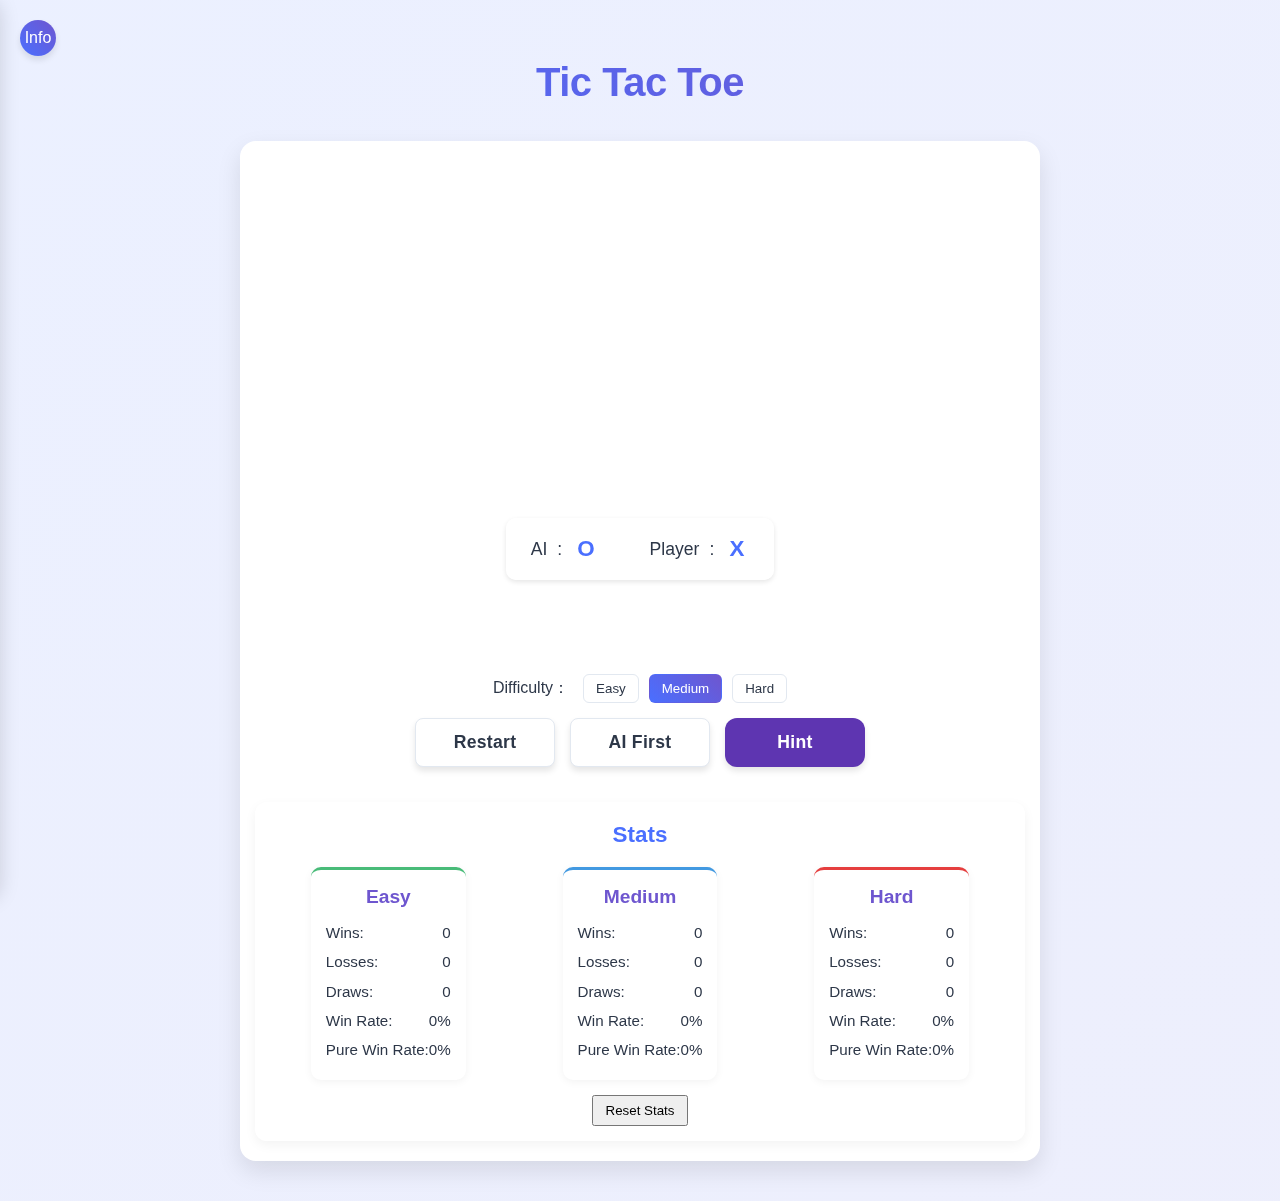
==== commit 1f7c9062: "对MTCS算法添加了RAVE评估和AMAF启发式方法" ====
--- a/tic.html
+++ b/tic.html
@@ -1178,7 +1178,8 @@
     resetting: '重置中...',
     confirmReset: '确定要重置所有战绩数据吗？',
     resetComplete: '已重置！',
-    hint: "提示"
+    hint: "提示",
+    cannotChangeDifficulty: '游戏进行中无法更换难度'
   },
   en: {
     langInfo: 'Info',
@@ -1214,7 +1215,8 @@
     resetting: 'Resetting...',
     confirmReset: 'Are you sure you want to reset all stats?',
     resetComplete: 'Reset Complete!',
-    hint: "Hint"
+    hint: "Hint",
+    cannotChangeDifficulty: 'Cannot change difficulty while game is in progress'
   },
   ja: {
     langInfo: '説',
@@ -1250,7 +1252,8 @@
     resetting: 'リセット中...',
     confirmReset: '本当にすべての戦績をリセットしますか？',
     resetComplete: 'リセット完了！',
-    hint: "ヒント"
+    hint: "ヒント",
+    cannotChangeDifficulty: 'ゲーム中に難易度を変更できません'
   },
   ko: {
     langInfo: '설',
@@ -1286,7 +1289,8 @@
     resetting: '리셋중...',
     confirmReset: '정말로 모든 전적을 초기화하시겠습니까?',
     resetComplete: '리셋 완료!',
-    hint: "힌트"
+    hint: "힌트",
+    cannotChangeDifficulty: '게임 진행 중에는 난이도를 변경할 수 없습니다'
   },
   ru: {
     langInfo: 'Инф',
@@ -1322,7 +1326,8 @@
     resetting: 'Перезапуск...',
     confirmReset: 'Вы уверены, что хотите сбросить все статистические данные?',
     resetComplete: 'Статистика сброшена!',
-    hint: "Подсказка"
+    hint: "Подсказка",
+    cannotChangeDifficulty: 'Невозможно изменить сложность во время игры'
   },
   fr: {
     langInfo: 'Info',
@@ -1358,7 +1363,8 @@
     resetting: 'Réinitialisation...',
     confirmReset: 'Êtes-vous sûr de vouloir réinitialiser toutes les statistiques ?',
     resetComplete: 'Statistiques réinitialisées !',
-    hint: "Indice"
+    hint: "Indice",
+    cannotChangeDifficulty: 'Impossible de changer de difficulté pendant la partie'
   }
 };
 
@@ -1426,8 +1432,179 @@
   }
 }
 
-// Define maximum expansion depth for MCTS
-const MAX_EXPANSION_DEPTH = 7;
+/**
+ * @typedef {Object} MCTSNodeState
+ * @property {number[]} board - The game board state represented as an array
+ * @property {number} currentPlayer - The current player (1 or -1)
+ */
+
+// 定义游戏状态类
+class State {
+    constructor(board=['','','','','','','','',''], currentPlayer) {
+        this.board = board.slice();
+        this.currentPlayer = currentPlayer; // 当前要行动的玩家
+        this.lastMove = -1;
+    }
+
+    canMove(move) {
+        return move >= 0 && this.board[move] === '';
+    }
+
+    makeMove(move) {
+        const newBoard = this.board.slice();
+        newBoard[move] = this.currentPlayer;
+        const nextPlayer = this.currentPlayer === 'X' ? 'O' : 'X';
+        const newState = new State(newBoard, nextPlayer);
+        newState.lastMove = move;
+        newState.movedPlayer = this.currentPlayer;
+        return newState;
+    }
+
+    gameOver() {
+        const lines = [
+            [0, 1, 2],
+            [3, 4, 5],
+            [6, 7, 8],
+            [0, 3, 6],
+            [1, 4, 7],
+            [2, 5, 8],
+            [0, 4, 8],
+            [2, 4, 6]
+        ];
+        for (const [a, b, c] of lines) {
+            if (this.board[a] && this.board[a] === this.board[b] && this.board[a] === this.board[c]) {
+                return this.board[a];
+            }
+        }
+        return this.board.includes('') ? null : 0; // 0 for draw
+    }
+
+    getLegalActions() {
+        const actions = [];
+        for (let i = 0; i < this.board.length; i++) {
+            if (this.board[i] === '') {
+                actions.push(i);
+            }
+        }
+        return actions;
+    }
+
+    getLegalActionsLength() {
+        let count = 0;
+        for (let i = 0; i < this.board.length; i++) {
+            if (this.board[i] === '') count++;
+        }
+        return count;
+    }
+
+    // 检查紧急情况的方法（包含自己的获胜走法和阻止对手获胜的走法）
+    checkUrgentMove(player) {
+        // 1. 先检查自己的必胜着法
+        const winMove = this.findWinningMove(player);
+        if (winMove !== null) return winMove;
+        
+        // 2. 检查对手的必胜着法
+        const opponent = player === 'X' ? 'O' : 'X';
+        const blockMove = this.findWinningMove(opponent);
+        if (blockMove !== null) return blockMove;
+        
+        return null;
+    }
+    
+    // 检查次要防御性走法（只包含fork moves相关检查）
+    checkDefensiveMoves(player) {
+        const opponent = player === 'X' ? 'O' : 'X';
+        
+        // 1. 检查双威胁情况
+        const forkMove = this.findForkMove(player);
+        if (forkMove !== null) return forkMove;
+        
+        // 2. 阻止对手的双威胁
+        const blockFork = this.findForkMove(opponent);
+        if (blockFork !== null) return blockFork;
+        
+        return null;
+    }
+
+    // 新增方法：检测双威胁局面
+    findForkMove(player) {
+        const emptyCells = this.getLegalActions();
+        const forkMoves = [];
+        
+        for (const move of emptyCells) {
+            const newState = this.makeMove(move);
+            // 检查这个移动是否创造了多个获胜机会
+            let winCount = 0;
+            const lines = [[0,1,2],[3,4,5],[6,7,8],[0,3,6],[1,4,7],[2,5,8],[0,4,8],[2,4,6]];
+            
+            for (const [a,b,c] of lines) {
+                if ((newState.board[a] === player && newState.board[b] === player && newState.board[c] === '') ||
+                    (newState.board[a] === player && newState.board[c] === player && newState.board[b] === '') ||
+                    (newState.board[b] === player && newState.board[c] === player && newState.board[a] === '')) {
+                    winCount++;
+                    if (winCount >= 2) {
+                        return move; // 发现双威胁
+                    }
+                }
+            }
+        }
+        return null;
+    }
+
+    checkWinningMove(player, a, b, c) {
+        const line = [this.board[a], this.board[b], this.board[c]];
+        const playerCount = line.filter(cell => cell === player).length;
+        const emptyCount = line.filter(cell => cell === '').length;
+        return playerCount === 2 && emptyCount === 1;
+    }
+
+    // 在State类中添加findWinningMove方法
+    findWinningMove(player) {
+        const lines = [
+            [0, 1, 2], [3, 4, 5], [6, 7, 8], // 横线
+            [0, 3, 6], [1, 4, 7], [2, 5, 8], // 竖线
+            [0, 4, 8], [2, 4, 6]             // 对角线
+        ];
+
+        for (const [a, b, c] of lines) {
+            // 检查是否有两个玩家符号和一个空位
+            if (this.board[a] === player && this.board[b] === player && this.board[c] === '') {
+                return c;
+            }
+            if (this.board[a] === player && this.board[c] === player && this.board[b] === '') {
+                return b;
+            }
+            if (this.board[b] === player && this.board[c] === player && this.board[a] === '') {
+                return a;
+            }
+        }
+        return null;
+    }
+
+    findForkMove(player) {
+        const emptyCells = this.getLegalActions();
+        const forkMoves = [];
+        
+        for (const move of emptyCells) {
+            const newState = this.makeMove(move);
+            // 检查这个移动是否创造了多个获胜机会
+            let winCount = 0;
+            const lines = [[0,1,2],[3,4,5],[6,7,8],[0,3,6],[1,4,7],[2,5,8],[0,4,8],[2,4,6]];
+            
+            for (const [a,b,c] of lines) {
+                if ((newState.board[a] === player && newState.board[b] === player && newState.board[c] === '') ||
+                    (newState.board[a] === player && newState.board[c] === player && newState.board[b] === '') ||
+                    (newState.board[b] === player && newState.board[c] === player && newState.board[a] === '')) {
+                    winCount++;
+                    if (winCount >= 2) {
+                        return move; // 发现双威胁
+                    }
+                }
+            }
+        }
+        return null;
+    }
+}
 
 // In MCTSNode, add a "depth" property to track node depth.
 class MCTSNode {
@@ -1437,16 +1614,41 @@
     this.children = [];
     this.visits = 0;
     this.wins = 0;
-    // Set depth: root is 0; others are parent's depth + 1.
-    this.depth = parent ? parent.depth + 1 : 0;
-  }
-
-  ucb(standpoint) {
+    
+    // 添加RAVE/AMAF统计
+    this.raveVisits = 0;
+    this.raveWins = 0;
+  }
+
+  ucb(standpoint, temperature = 1.0) {
     if (this.visits === 0) return Infinity;
-    const exploitation = this.wins / this.visits;
-    const exploration = Math.sqrt(2 * Math.log(this.parent.visits) / this.visits);
-    return (this.state.movedPlayer === standpoint) ? 
-      exploitation + exploration : (1-exploitation) + exploration;
+    
+    // 计算利用项，确保始终为正数
+    const winRate = this.wins / this.visits;
+    // 确保获胜率在0-1之间
+    const normalizedWinRate = Math.max(0, Math.min(1, winRate));
+    
+    // 计算探索项，这个值本身就是正数，使用温度参数
+    const exploration = Math.sqrt(2 * temperature * Math.log(this.parent.visits) / this.visits);
+    
+    // 基础UCB值
+    const ucbValue = this.state.movedPlayer === standpoint ? 
+      normalizedWinRate + exploration : 
+      (1 - normalizedWinRate) + exploration;
+    
+    // RAVE值（如果有足够数据）
+    if (this.raveVisits > 0) {
+      const raveWinRate = this.raveWins / this.raveVisits;
+      
+      // 计算混合系数beta (RAVE与UCB的权重比)
+      const k = 1000; // 控制RAVE影响减弱的速度
+      const beta = Math.sqrt(k / (3 * this.visits + k));
+      
+      // 结合RAVE值和UCB值
+      return (1 - beta) * ucbValue + beta * raveWinRate;
+    }
+    
+    return ucbValue;
   }
 
   expandAll() {
@@ -1468,24 +1670,30 @@
     this.root = new MCTSNode(state);
     this.currentPlayer = currentPlayer;
     this.iterations = iterations;
-    this.maxDepth = maxDepth;  // 添加最大深度参数
-  }
-  
-  iterate() {
-    if (!this.root.isExpanded() && this.root.depth < this.maxDepth) {  // 使用this.maxDepth
+    this.maxDepth = maxDepth;
+  }
+  
+  iterate(iteration = 0, totalIterations = this.iterations) {
+    // 计算当前温度参数 (从1.0逐渐降低到0.5)
+    const temperature = Math.max(0.5, 1.0 - (iteration / totalIterations) * 0.5);
+    
+    if (!this.root.isExpanded()) {
       this.root.expandAll();
     }
+    
     let node = this.root;
-    while (node.isExpanded() && node.children.length > 0 && node.depth < this.maxDepth) {  // 添加深度检查
+    while (node.isExpanded() && node.children.length > 0) {
+      // 检查紧急走法（自己获胜或阻止对手获胜）
       const urgentMove = node.state.checkUrgentMove(node.state.currentPlayer);
       if (urgentMove !== null) {
         node = node.children.find(child => child.state.lastMove === urgentMove);
         continue;
       }
+      
       let bestChild = null;
       let bestScore = -Infinity;
       for (const child of node.children) {
-        const score = child.ucb(this.currentPlayer);
+        const score = child.ucb(this.currentPlayer, temperature);
         if (score > bestScore) {
           bestScore = score;
           bestChild = child;
@@ -1494,60 +1702,104 @@
       node = bestChild;
     }
     
-    // Only expand if depth is below maximum
-    if (node.depth < this.maxDepth && !node.isExpanded()) {  // 使用this.maxDepth
+    // 扩展节点
+    if (!node.isExpanded()) {
       node.expandAll();
       if (node.children.length > 0) {
+        // 检查紧急走法（自己获胜或阻止对手获胜）
         const urgentMove = node.state.checkUrgentMove(node.state.currentPlayer);
         if (urgentMove !== null) {
           node = node.children.find(child => child.state.lastMove === urgentMove);
         } else {
+          // 随机选择子节点
           node = node.children[Math.floor(Math.random() * node.children.length)];
         }
       }
     }
     
+    // 模拟阶段 - 记录所有移动用于AMAF更新
     let state = node.state;
+    const allMoves = [];
+    
     while (state.gameOver() === null) {
+      const actions = state.getLegalActions();
+      let selectedMove;
+      
+      // 检查紧急走法
       const urgentMove = state.checkUrgentMove(state.currentPlayer);
       if (urgentMove !== null) {
-        state = state.makeMove(urgentMove);
-        continue;
+        selectedMove = urgentMove;
+      } else {
+        // 完全随机选择（移除了位置权重评估）
+        selectedMove = actions[Math.floor(Math.random() * actions.length)];
       }
-      const actions = state.getLegalActions();
-      const move = actions[Math.floor(Math.random() * actions.length)];
-      state = state.makeMove(move);
+      
+      // 记录移动和当前玩家，用于AMAF更新
+      allMoves.push({move: selectedMove, player: state.currentPlayer});
+      
+      // 执行移动
+      state = state.makeMove(selectedMove);
     }
     
     let result = state.gameOver();
+    
+    // 反向传播 - 同时更新AMAF/RAVE统计
     while (node !== null) {
       node.visits++;
       if (result === 0) {
-        node.wins += 0.5;
+        node.wins += 0.5;  // 平局奖励
       } else if (result === this.currentPlayer) {
-        node.wins += 1;
+        node.wins += 1.0;  // 获胜奖励
       }
+      
+      // 更新AMAF/RAVE统计
+      if (node.parent !== null) {
+        // 获取所有兄弟节点
+        const siblings = node.parent.children;
+        
+        for (const moveInfo of allMoves) {
+          // 只考虑与当前节点父节点的当前玩家相同的移动
+          if (moveInfo.player === node.parent.state.currentPlayer) {
+            for (const sibling of siblings) {
+              if (sibling.state.lastMove === moveInfo.move) {
+                sibling.raveVisits++;
+                if (result === moveInfo.player) {
+                  sibling.raveWins += 1.0;
+                } else if (result === 0) {
+                  sibling.raveWins += 0.5;
+                }
+                break;
+              }
+            }
+          }
+        }
+      }
+      
       node = node.parent;
     }
   }
   
   getBestMove() {
+    // 检查紧急走法（自己获胜或阻止对手获胜）
     const urgentMove = this.root.state.checkUrgentMove(this.currentPlayer);
     if (urgentMove !== null) return urgentMove;
     
-    // 使用this.iterations而不是直接使用iterations
+    // 执行蒙特卡洛树搜索，传递迭代计数以控制温度
     for (let i = 0; i < this.iterations; i++) {
-      this.iterate();
-    }
+      this.iterate(i, this.iterations);
+    }
+    
+    // 选择访问次数最多的子节点（不使用UCB值）
     let bestChild = null;
-    let bestScore = -Infinity;
+    let bestVisits = -1;
+    
     for (const child of this.root.children) {
-      const winRate = child.wins / (child.visits + Number.EPSILON);
-      if (winRate > bestScore) {
-        bestScore = winRate;
+      if (child.visits > bestVisits) {
+        bestVisits = child.visits;
         bestChild = child;
       }
     }
+    
     return bestChild.state.lastMove;
   }
 }
@@ -1555,7 +1807,7 @@
 // 全局变量
 let currentDifficulty = 'medium'; // 默认中等难度
 const difficultyMap = {
-    easy: { iterations: 1000, maxDepth: 5 },  // 提高简单难度的深度
+    easy: { iterations: 1000, maxDepth: 5 },  // 保留maxDepth以维持接口一致性
     medium: { iterations: 10000, maxDepth: 7 }, 
     hard: { iterations: 100000, maxDepth: 9 }
 };
@@ -1563,8 +1815,32 @@
 // 重设难度设置函数
 function setDifficulty(btn) {
     // 如果游戏已经开始且还没结束，不允许更改难度
-    if (gameStarted && gameState.gameOver() === null) return;
-    
+    if (gameStarted && gameState.gameOver() === null) {
+        // 检查棋盘上是否有子
+        const hasChess = gameState.board.some(cell => cell !== '');
+        if (hasChess) {
+            // 显示提示或反馈，表明当前不能更换难度
+            const statusDiv = document.getElementById('gameStatus');
+            statusDiv.textContent = translations[currentLang].cannotChangeDifficulty || '游戏进行中无法更换难度';
+            setTimeout(() => {
+                if (gameState.gameOver() === null) { // 如果游戏仍在进行中
+                    statusDiv.textContent = ''; // 清除提示信息
+                }
+            }, 2000);
+            
+            // 如果难度选择器尚未禁用，则禁用它
+            disableDifficultySelector();
+            return; // 如果棋盘上有子且游戏未结束，禁止切换难度
+        } else {
+            // 没有棋子但已开始游戏，可以切换难度
+            enableDifficultySelector();
+        }
+    } else {
+        // 游戏未开始或已结束，可以切换难度
+        enableDifficultySelector();
+    }
+    
+    // 获取新的难度设置
     const newDifficulty = btn.getAttribute('data-difficulty');
     
     // 如果点击的是当前已选中的难度按钮，不做任何操作
@@ -1582,9 +1858,18 @@
     currentDifficulty = newDifficulty;
     aiIterations = difficultyMap[newDifficulty].iterations;
     
-    // 如果游戏已经结束，则重启游戏
-    if (gameState.gameOver() !== null) {
-        restart();
+    // 无论游戏是否已结束，都重启游戏
+    restart();
+    
+    // 重新标记游戏为已开始状态，这样提示功能会立即生效
+    gameStarted = true;
+    
+    // 如果是玩家回合，重新计算提示
+    if (isPlayerTurn) {
+        // 延迟一点计算提示，确保游戏状态已重置
+        setTimeout(() => {
+            calculateHint();
+        }, 100);
     }
 }
 
@@ -1617,6 +1902,8 @@
     updateStatsDisplay();
     document.getElementById('loadingIndicator').style.display = 'none';
     gameStarted = false;
+    
+    // 游戏结束时，启用难度选择器
     enableDifficultySelector();
 }
 
@@ -1795,160 +2082,6 @@
     updateHintButton();
 });
 
-/**
- * @typedef {Object} MCTSNodeState
- * @property {number[]} board - The game board state represented as an array
- * @property {number} currentPlayer - The current player (1 or -1)
- *
- * Represents a node in the Monte Carlo Tree Search algorithm for Tic-Tac-Toe game.
- * Each node contains information about the game state, statistics for the MCTS algorithm,
- * and references to parent and child nodes.
- * 
- * @class
- * @property {MCTSNodeState} state - The game state at this node
- * @property {MCTSNode | null} parent - Reference to the parent node
- * @property {MCTSNode[]} children - Array of child nodes
- * @property {number} wins - Number of wins in simulations
- * @property {number} visits - Number of visits/simulations performed
- * @property {number[]} untriedActions - Array of untried moves at this node
- */
-class State {
-    constructor(board=['','','','','','','','',''], currentPlayer) {
-        this.board = board.slice();
-        this.currentPlayer = currentPlayer; // 当前要行动的玩家
-        this.lastMove = -1;
-    }
-
-    canMove(move) {
-        return move >= 0 && this.board[move] === '';
-    }
-
-    makeMove(move) {
-        const newBoard = this.board.slice();
-        newBoard[move] = this.currentPlayer;
-        const nextPlayer = this.currentPlayer === 'X' ? 'O' : 'X';
-        const newState = new State(newBoard, nextPlayer);
-        newState.lastMove = move;
-        newState.movedPlayer = this.currentPlayer;
-        return newState;
-    }
-
-    gameOver() {
-        const lines = [
-            [0, 1, 2],
-            [3, 4, 5],
-            [6, 7, 8],
-            [0, 3, 6],
-            [1, 4, 7],
-            [2, 5, 8],
-            [0, 4, 8],
-            [2, 4, 6]
-        ];
-        for (const [a, b, c] of lines) {
-            if (this.board[a] && this.board[a] === this.board[b] && this.board[a] === this.board[c]) {
-                return this.board[a];
-            }
-        }
-        return this.board.includes('') ? null : 0; // 0 for draw
-    }
-
-    getLegalActions() {
-        const actions = [];
-        for (let i = 0; i < this.board.length; i++) {
-            if (this.board[i] === '') {
-                actions.push(i);
-            }
-        }
-        return actions;
-    }
-
-    getLegalActionsLength() {
-        let count = 0;
-        for (let i = 0; i < this.board.length; i++) {
-            if (this.board[i] === '') count++;
-        }
-        return count;
-    }
-
-    // 添加检查紧急情况的方法
-    checkUrgentMove(player) {
-        const opponent = player === 'X' ? 'O' : 'X';
-        
-        // 1. 先检查自己的必胜着法
-        const winMove = this.findWinningMove(player);
-        if (winMove !== null) return winMove;
-        
-        // 2. 检查对手的必胜着法
-        const blockMove = this.findWinningMove(opponent);
-        if (blockMove !== null) return blockMove;
-        
-        // 3. 新增：检查双威胁情况
-        const forkMove = this.findForkMove(player);
-        if (forkMove !== null) return forkMove;
-        
-        // 4. 新增：阻止对手的双威胁
-        const blockFork = this.findForkMove(opponent);
-        if (blockFork !== null) return blockFork;
-        
-        return null;
-    }
-
-    // 新增方法：检测双威胁局面
-    findForkMove(player) {
-        const emptyCells = this.getLegalActions();
-        const forkMoves = [];
-        
-        for (const move of emptyCells) {
-            const newState = this.makeMove(move);
-            // 检查这个移动是否创造了多个获胜机会
-            let winCount = 0;
-            const lines = [[0,1,2],[3,4,5],[6,7,8],[0,3,6],[1,4,7],[2,5,8],[0,4,8],[2,4,6]];
-            
-            for (const [a,b,c] of lines) {
-                if ((newState.board[a] === player && newState.board[b] === player && newState.board[c] === '') ||
-                    (newState.board[a] === player && newState.board[c] === player && newState.board[b] === '') ||
-                    (newState.board[b] === player && newState.board[c] === player && newState.board[a] === '')) {
-                    winCount++;
-                    if (winCount >= 2) {
-                        return move; // 发现双威胁
-                    }
-                }
-            }
-        }
-        return null;
-    }
-
-    checkWinningMove(player, a, b, c) {
-        const line = [this.board[a], this.board[b], this.board[c]];
-        const playerCount = line.filter(cell => cell === player).length;
-        const emptyCount = line.filter(cell => cell === '').length;
-        return playerCount === 2 && emptyCount === 1;
-    }
-
-    // 在State类中添加findWinningMove方法
-    findWinningMove(player) {
-        const lines = [
-            [0, 1, 2], [3, 4, 5], [6, 7, 8], // 横线
-            [0, 3, 6], [1, 4, 7], [2, 5, 8], // 竖线
-            [0, 4, 8], [2, 4, 6]             // 对角线
-        ];
-
-        for (const [a, b, c] of lines) {
-            // 检查是否有两个玩家符号和一个空位
-            if (this.board[a] === player && this.board[b] === player && this.board[c] === '') {
-                return c;
-            }
-            if (this.board[a] === player && this.board[c] === player && this.board[b] === '') {
-                return b;
-            }
-            if (this.board[b] === player && this.board[c] === player && this.board[a] === '') {
-                return a;
-            }
-        }
-        return null;
-    }
-}
-
 // 1. 首先定义所有全局变量和状态
 let gameState = new State(Array(9).fill(''), 'X');
 let mcts = new MCTS(gameState, 'X', difficultyMap[currentDifficulty].iterations, difficultyMap[currentDifficulty].maxDepth); 
@@ -1972,39 +2105,20 @@
   ${State.toString()}
   ${MCTS.toString()}
   
+  // 替换为固定奖励值函数
+  function calculateWinReward() {
+    return 1.0; // 统一返回固定的获胜奖励值1.0
+  }
+  
   self.onmessage = function(e) {
     const { board, currentPlayer, iterations, maxDepth } = e.data;
     const state = new State(board, currentPlayer);
     const mcts = new MCTS(state, currentPlayer, iterations, maxDepth);
     
-    // 获取getBestMove的函数代码
-    const getBestMove = mcts.getBestMove;
-    
-    // 重新定义getBestMove函数，使用传递的迭代次数
-    mcts.getBestMove = function() {
-      const urgentMove = this.root.state.checkUrgentMove(this.currentPlayer);
-      if (urgentMove !== null) return urgentMove;
-      
-      // 使用传入的迭代次数
-      for (let i = 0; i < iterations; i++) {
-        this.iterate();
-      }
-      
-      let bestChild = null;
-      let bestScore = -Infinity;
-      for (const child of this.root.children) {
-        const winRate = child.wins / (child.visits + Number.EPSILON);
-        if (winRate > bestScore) {
-          bestScore = winRate;
-          bestChild = child;
-        }
-      }
-      return bestChild.state.lastMove;
-    };
-    
-        const move = mcts.getBestMove();
-        self.postMessage({ move });
-    };
+    // 使用RAVE增强的MCTS算法搜索最佳走法
+    const move = mcts.getBestMove();
+    self.postMessage({ move });
+  };
 `;
 const blob = new Blob([workerCode], { type: 'application/javascript' });
 const workerUrl = URL.createObjectURL(blob);
@@ -2055,6 +2169,12 @@
     if (!gameStarted) {
         gameStarted = true;
         disableDifficultySelector();
+    } else {
+        // 即使不是首次移动，只要在棋盘上有子，也应该禁用难度选择器
+        const hasChess = gameState.board.some(cell => cell !== '');
+        if (hasChess) {
+            disableDifficultySelector();
+        }
     }
 
     const playerSymbol = gameState.currentPlayer;
@@ -2147,7 +2267,7 @@
     mcts = new MCTS(gameState, 'X', difficultyMap[currentDifficulty].iterations, difficultyMap[currentDifficulty].maxDepth);
     isPlayerTurn = true;
     aiSymbol = 'O';
-    gameStarted = false; // 重置游戏开始状态
+    gameStarted = true; // 将游戏状态设置为已开始，这样提示功能会生效
   
     // 更新符号显示
     document.getElementById('playerSymbol').textContent = 'X';
@@ -2171,7 +2291,15 @@
   
     // 启用难度选择器
     enableDifficultySelector();
+    
+    // 更新提示按钮状态
     updateHintButton();
+    
+    // 重新开始游戏后，立即计算提示（因为现在是玩家回合）
+    setTimeout(() => {
+        calculateHint();
+        console.log("重新开始游戏后计算提示");
+    }, 100);
 }
 
 function aiFirst() {
@@ -2195,6 +2323,7 @@
     }
     hintMove = null;
     updateHintButton();
+    
     // 首先重置游戏
     document.querySelector('table').classList.remove('game-over');
     document.querySelectorAll('td').forEach(cell => {
@@ -2232,7 +2361,38 @@
         if (aiWorker) {
             aiWorker.terminate();
         }
-        aiWorker = new Worker(workerUrl);  // 重新创建worker
+        
+        // 创建新的AI worker
+        aiWorker = new Worker(workerUrl);
+        
+        // 设置新的消息处理器
+        aiWorker.onmessage = function(e) {
+            const { move } = e.data;
+            setTimeout(() => {
+                hideLoading();
+                if (gameState.canMove(move)) {
+                    gameState = gameState.makeMove(move);
+                    document.getElementById(move).innerHTML = `<span>${aiSymbol}</span>`;
+                    isPlayerTurn = true;
+                    
+                    // AI行动完成后开始提示计算
+                    calculateHint();
+                    
+                    if (gameState.gameOver() !== null) {
+                        handleGameOver();
+                    }
+                }
+            }, 500);
+        };
+        
+        // 添加错误处理
+        aiWorker.onerror = function(error) {
+            console.error("AI Worker错误:", error);
+            hideLoading();
+            alert("AI计算出错，请重试");
+        };
+        
+        // 发送消息给Worker
         aiWorker.postMessage({
             board: gameState.board,
             currentPlayer: gameState.currentPlayer,
@@ -2240,6 +2400,7 @@
             maxDepth: difficultyMap[currentDifficulty].maxDepth
         });
     }, 50);
+    
     updateHintButton();
 }
 
@@ -2270,8 +2431,32 @@
 // 6. 设置难度函数
 function setDifficulty(btn) {
     // 如果游戏已经开始且还没结束，不允许更改难度
-    if (gameStarted && gameState.gameOver() === null) return;
-    
+    if (gameStarted && gameState.gameOver() === null) {
+        // 检查棋盘上是否有子
+        const hasChess = gameState.board.some(cell => cell !== '');
+        if (hasChess) {
+            // 显示提示或反馈，表明当前不能更换难度
+            const statusDiv = document.getElementById('gameStatus');
+            statusDiv.textContent = translations[currentLang].cannotChangeDifficulty || '游戏进行中无法更换难度';
+            setTimeout(() => {
+                if (gameState.gameOver() === null) { // 如果游戏仍在进行中
+                    statusDiv.textContent = ''; // 清除提示信息
+                }
+            }, 2000);
+            
+            // 如果难度选择器尚未禁用，则禁用它
+            disableDifficultySelector();
+            return; // 如果棋盘上有子且游戏未结束，禁止切换难度
+        } else {
+            // 没有棋子但已开始游戏，可以切换难度
+            enableDifficultySelector();
+        }
+    } else {
+        // 游戏未开始或已结束，可以切换难度
+        enableDifficultySelector();
+    }
+    
+    // 获取新的难度设置
     const newDifficulty = btn.getAttribute('data-difficulty');
     
     // 如果点击的是当前已选中的难度按钮，不做任何操作
@@ -2289,9 +2474,18 @@
     currentDifficulty = newDifficulty;
     aiIterations = difficultyMap[newDifficulty].iterations;
     
-    // 如果游戏已经结束，则重启游戏
-    if (gameState.gameOver() !== null) {
-        restart();
+    // 无论游戏是否已结束，都重启游戏
+    restart();
+    
+    // 重新标记游戏为已开始状态，这样提示功能会立即生效
+    gameStarted = true;
+    
+    // 如果是玩家回合，重新计算提示
+    if (isPlayerTurn) {
+        // 延迟一点计算提示，确保游戏状态已重置
+        setTimeout(() => {
+            calculateHint();
+        }, 100);
     }
 }
 
@@ -2525,17 +2719,20 @@
 // 添加更新提示按钮状态的函数
 function updateHintButton() {
     const hintBtn = document.querySelector('.hint-btn');
-    // 更严格的显示条件检查
-    const shouldShow = isPlayerTurn && 
+    if (!hintBtn) return; // 安全检查
+    
+    // 初始状态下可能没有有效的提示走法
+    const canShowHint = isPlayerTurn && 
                       gameState.gameOver() === null && 
                       hintMove !== null && 
                       gameState.canMove(hintMove);
     
-    hintBtn.style.display = shouldShow ? 'inline-block' : 'none';
-    hintBtn.disabled = !shouldShow;
+    // 修改显示逻辑，移除gameStarted条件，由calculateHint函数内部处理
+    hintBtn.style.display = canShowHint ? 'inline-block' : 'none';
+    hintBtn.disabled = !canShowHint;
     
     // 确保按钮可以点击
-    if (shouldShow) {
+    if (canShowHint) {
         hintBtn.style.pointerEvents = 'auto';
         hintBtn.style.opacity = '1';
     } else {
@@ -2551,12 +2748,14 @@
 
 // 添加calculateHint函数
 function calculateHint() {
-    // 如果当前不是玩家回合或游戏已结束，不进行计算
+    // 只要是玩家回合且游戏未结束，就计算提示，移除对gameStarted的检查
     if (!isPlayerTurn || gameState.gameOver() !== null) {
         hintMove = null;
         updateHintButton();
         return;
     }
+    
+    console.log("计算提示中...", gameStarted ? "游戏已开始" : "游戏未开始");  // 增强调试日志
 
     // 清除之前的高亮
     if (hintHighlightedCell) {
@@ -2573,40 +2772,98 @@
     hintMove = null;
     updateHintButton();
     
-    hintWorker = new Worker(workerUrl);
-    
-    hintWorker.onmessage = function(e) {
-        const { move } = e.data;
-        // 确保提示位置是合法的移动
-        if (gameState.canMove(move)) {
-            hintMove = move;
-        } else {
+    // 检查紧急走法（自己获胜或阻止对手获胜）
+    const urgentMove = gameState.checkUrgentMove(gameState.currentPlayer);
+    if (urgentMove !== null) {
+        console.log("找到紧急走法:", urgentMove);  // 调试日志
+        hintMove = urgentMove;
+        updateHintButton();
+        return;
+    }
+    
+    // 移除对fork moves的检查
+    
+    // 使用MCTS算法分析最佳走法
+    try {
+        hintWorker = new Worker(workerUrl);
+        
+        hintWorker.onmessage = function(e) {
+            const { move } = e.data;
+            console.log("Worker返回走法:", move);  // 调试日志
+            
+            // 确保提示位置是合法的移动
+            if (gameState.canMove(move)) {
+                hintMove = move;
+                
+                // 额外验证提示质量
+                const tempState = new State([...gameState.board], gameState.currentPlayer);
+                // 检查走这步棋后对手是否有获胜走法
+                const tempNextState = tempState.makeMove(move);
+                const urgentOpponentMove = tempNextState.checkUrgentMove(tempNextState.currentPlayer);
+                
+                // 如果这步棋会导致对手直接获胜，尝试找另一步棋（除非没有选择）
+                if (urgentOpponentMove !== null && gameState.getLegalActions().length > 1) {
+                    // 重新计算，排除这一步
+                    const legalMoves = gameState.getLegalActions().filter(m => m !== move);
+                    // 随机选择一步，避免重复之前的错误提示
+                    hintMove = legalMoves[Math.floor(Math.random() * legalMoves.length)];
+                }
+            } else {
+                hintMove = null;
+            }
+            updateHintButton(); // 确保每次计算完成后都更新按钮状态
+        };
+
+        hintWorker.onerror = function(error) {
+            console.error('提示计算错误:', error);
             hintMove = null;
-        }
-        updateHintButton(); // 确保每次计算完成后都更新按钮状态
-    };
-
-    hintWorker.onerror = function(error) {
-        console.error('Hint calculation error:', error);
+            updateHintButton();
+        };
+        
+        // 使用最高难度的迭代次数计算提示，增加迭代次数以提高准确性
+        hintWorker.postMessage({
+            board: gameState.board,
+            currentPlayer: gameState.currentPlayer,
+            iterations: difficultyMap.hard.iterations * 1.5, // 使用比困难难度更多的迭代次数
+            maxDepth: difficultyMap.hard.maxDepth + 2 // 更深的搜索深度
+        });
+    } catch (error) {
+        console.error("创建提示Worker失败:", error);
         hintMove = null;
         updateHintButton();
-    };
-    
-    // 使用最高难度的迭代次数计算提示
-    hintWorker.postMessage({
-        board: gameState.board,
-        currentPlayer: gameState.currentPlayer,
-        iterations: difficultyMap.hard.iterations,
-        maxDepth: difficultyMap.hard.maxDepth
-    });
+    }
 }
 
 // 在DOMContentLoaded事件中添加
 document.addEventListener('DOMContentLoaded', () => {
-    // ... existing code ...
+    // 初始化游戏界面
+    loadUserStats();  // 先加载用户统计数据
+    updateStatsDisplay();
+    
+    // 检测浏览器语言并设置默认语言
+    const savedLang = localStorage.getItem('preferredLanguage');
+    currentLang = savedLang || detectBrowserLanguage();
+    switchLang(currentLang);
+    
+    // 设置默认难度
+    const difficultyBtns = document.querySelectorAll('.difficulty-btn');
+    difficultyBtns.forEach(btn => {
+        if (btn.getAttribute('data-difficulty') === currentDifficulty) {
+            btn.classList.add('active');
+        }
+    });
     
     // 初始化提示按钮为隐藏状态
     updateHintButton();
+    
+    // 为提示按钮添加点击事件
+    const hintBtn = document.querySelector('.hint-btn');
+    if (hintBtn) {
+        hintBtn.addEventListener('click', getHint);
+    }
+    
+    // 设置初始游戏状态 - 视为已开始，这样提示功能会生效
+    gameStarted = true;
     
     // 如果游戏开始时是玩家回合，立即计算提示
     if (isPlayerTurn) {
@@ -2624,6 +2881,13 @@
             updateHintButton();
         }
     });
+    
+    // 设置AI worker错误处理
+    aiWorker.onerror = function(error) {
+        console.error('AI Worker error:', error);
+        hideLoading();
+        // 可以在这里添加用户友好的错误提示
+    };
 });
 
 aiWorker.onerror = function(error) {
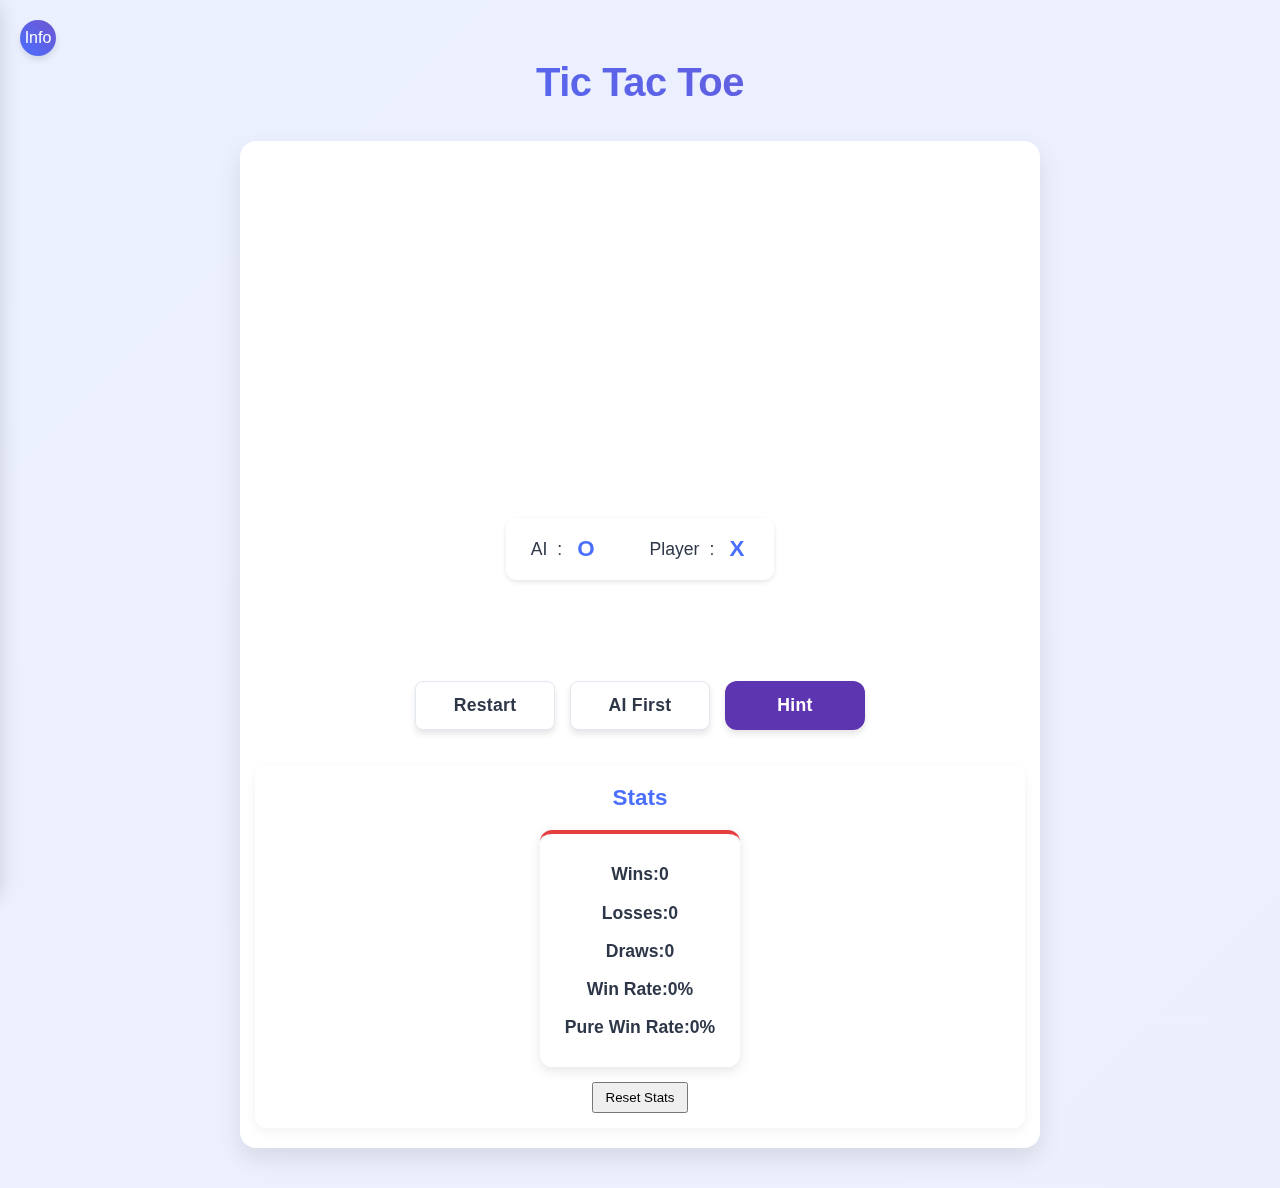
==== commit 6923a97d: "'移除了困难模式的选择'" ====
--- a/tic.html
+++ b/tic.html
@@ -532,7 +532,7 @@
 
   /* 添加难度选择器样式 */
   .difficulty-selector {
-    display: flex;
+    display: none; /* 隐藏难度选择器 */
     align-items: center;
     gap: 10px;
     margin-top: 8px;
@@ -803,20 +803,22 @@
   }
   
   .difficulty-stats {
-    display: flex;
+    display: flex; /* 恢复战绩统计区域的显示 */
     flex-wrap: wrap;
+    justify-content: center;
     gap: 15px;
-    justify-content: space-around;
+    margin: 15px 0;
   }
   
   .diff-stat {
-    padding: 12px 15px;
-    border-radius: 10px;
+    padding: 16px 20px;
+    border-radius: 12px;
     background: var(--card-bg);
-    box-shadow: 0 2px 8px rgba(0, 0, 0, 0.05);
-    min-width: 120px;
+    box-shadow: 0 4px 12px rgba(0, 0, 0, 0.1);
+    min-width: 160px;
     transition: all 0.3s ease;
-    border-top: 3px solid;
+    border-top: 4px solid #4CAF50;
+    text-align: center;
   }
   
   .diff-stat:hover {
@@ -845,10 +847,12 @@
   }
   
   .diff-stat p {
-    margin: 5px 0;
-    display: flex;
-    justify-content: space-between;
-    font-size: 0.95rem;
+    margin: 10px 0;
+    font-size: 1.1em;
+  }
+  
+  .diff-stat span {
+    font-weight: bold;
   }
   
   @media (max-width: 768px) {
@@ -1094,13 +1098,7 @@
     </div>
     <div class="difficulty-selector">
     <span data-lang="difficulty">难度</span>
-    <button class="difficulty-btn" data-difficulty="easy" data-iterations="1000" onclick="setDifficulty(this)">
-        <span data-lang="easy">简单</span>
-    </button>
-    <button class="difficulty-btn active" data-difficulty="medium" data-iterations="10000" onclick="setDifficulty(this)">
-        <span data-lang="medium">中等</span>
-    </button>
-    <button class="difficulty-btn" data-difficulty="hard" data-iterations="100000" onclick="setDifficulty(this)">
+    <button class="difficulty-btn active" data-difficulty="hard" data-iterations="100000" onclick="setDifficulty(this)">
         <span data-lang="hard">困难</span>
     </button>
 </div>
@@ -1113,24 +1111,7 @@
     <div class="stats-container">
         <h3 data-lang="stats">战绩</h3>
         <div class="difficulty-stats">
-            <div class="diff-stat easy">
-                <h4 data-lang="easy">简单</h4>
-                <p><span data-lang="wins">胜：</span><span id="easy-wins">0</span></p>
-                <p><span data-lang="losses">负：</span><span id="easy-losses">0</span></p>
-                <p><span data-lang="draws">平：</span><span id="easy-draws">0</span></p>
-                <p><span data-lang="winRate">胜率：</span><span id="easy-winrate">0%</span></p>
-                <p><span data-lang="pureWinRate">纯胜率：</span><span id="easy-pure-winrate">0%</span></p>
-</div>
-            <div class="diff-stat medium">
-                <h4 data-lang="medium">中等</h4>
-                <p><span data-lang="wins">胜：</span><span id="medium-wins">0</span></p>
-                <p><span data-lang="losses">负：</span><span id="medium-losses">0</span></p>
-                <p><span data-lang="draws">平：</span><span id="medium-draws">0</span></p>
-                <p><span data-lang="winRate">胜率：</span><span id="medium-winrate">0%</span></p>
-                <p><span data-lang="pureWinRate">纯胜率：</span><span id="medium-pure-winrate">0%</span></p>
-            </div>
             <div class="diff-stat hard">
-                <h4 data-lang="hard">困难</h4>
                 <p><span data-lang="wins">胜：</span><span id="hard-wins">0</span></p>
                 <p><span data-lang="losses">负：</span><span id="hard-losses">0</span></p>
                 <p><span data-lang="draws">平：</span><span id="hard-draws">0</span></p>
@@ -1628,13 +1609,12 @@
     // 确保获胜率在0-1之间
     const normalizedWinRate = Math.max(0, Math.min(1, winRate));
     
-    // 计算探索项，这个值本身就是正数，使用温度参数
+    // 计算探索项，使用温度参数
     const exploration = Math.sqrt(2 * temperature * Math.log(this.parent.visits) / this.visits);
     
-    // 基础UCB值
-    const ucbValue = this.state.movedPlayer === standpoint ? 
-      normalizedWinRate + exploration : 
-      (1 - normalizedWinRate) + exploration;
+    // 移除对抗判断，只保留基本UCB计算
+    // 在回溯阶段已经正确处理了对抗关系，这里不需要再次处理
+    const ucbValue = normalizedWinRate + exploration;
     
     // RAVE值（如果有足够数据）
     if (this.raveVisits > 0) {
@@ -1746,13 +1726,20 @@
     // 反向传播 - 同时更新AMAF/RAVE统计
     while (node !== null) {
       node.visits++;
+      
+      // 修改胜负判断，正确处理对抗关系
       if (result === 0) {
-        node.wins += 0.5;  // 平局奖励
-      } else if (result === this.currentPlayer) {
-        node.wins += 1.0;  // 获胜奖励
+        // 平局
+        node.wins += 0.5;
+      } else if (node.state.movedPlayer === result) {
+        // 当前节点的落子导致了获胜（这对node.state.currentPlayer来说是不利的）
+        node.wins += 0.0;  // 不加分，表示这是对手的有利节点
+      } else {
+        // 当前节点的落子没有导致立即获胜，但最终获得了胜利
+        node.wins += 1.0;  // 加满分，表示这是对当前玩家有利的节点
       }
       
-      // 更新AMAF/RAVE统计
+      // 更新AMAF/RAVE统计 - 保持原有逻辑
       if (node.parent !== null) {
         // 获取所有兄弟节点
         const siblings = node.parent.children;
@@ -1763,10 +1750,13 @@
             for (const sibling of siblings) {
               if (sibling.state.lastMove === moveInfo.move) {
                 sibling.raveVisits++;
-                if (result === moveInfo.player) {
+                // 使用与上面相同的胜负判断逻辑
+                if (result === 0) {
+                  sibling.raveWins += 0.5;
+                } else if (moveInfo.player === result) {
                   sibling.raveWins += 1.0;
-                } else if (result === 0) {
-                  sibling.raveWins += 0.5;
+                } else {
+                  sibling.raveWins += 0.0;
                 }
                 break;
               }
@@ -1805,60 +1795,24 @@
 }
 
 // 全局变量
-let currentDifficulty = 'medium'; // 默认中等难度
+let currentDifficulty = 'hard'; // 只保留困难难度
 const difficultyMap = {
-    easy: { iterations: 1000, maxDepth: 5 },  // 保留maxDepth以维持接口一致性
-    medium: { iterations: 10000, maxDepth: 7 }, 
     hard: { iterations: 100000, maxDepth: 9 }
 };
 
 // 重设难度设置函数
 function setDifficulty(btn) {
-    // 如果游戏已经开始且还没结束，不允许更改难度
-    if (gameStarted && gameState.gameOver() === null) {
-        // 检查棋盘上是否有子
-        const hasChess = gameState.board.some(cell => cell !== '');
-        if (hasChess) {
-            // 显示提示或反馈，表明当前不能更换难度
-            const statusDiv = document.getElementById('gameStatus');
-            statusDiv.textContent = translations[currentLang].cannotChangeDifficulty || '游戏进行中无法更换难度';
-            setTimeout(() => {
-                if (gameState.gameOver() === null) { // 如果游戏仍在进行中
-                    statusDiv.textContent = ''; // 清除提示信息
-                }
-            }, 2000);
-            
-            // 如果难度选择器尚未禁用，则禁用它
-            disableDifficultySelector();
-            return; // 如果棋盘上有子且游戏未结束，禁止切换难度
-        } else {
-            // 没有棋子但已开始游戏，可以切换难度
-            enableDifficultySelector();
-        }
-    } else {
-        // 游戏未开始或已结束，可以切换难度
-        enableDifficultySelector();
-    }
-    
-    // 获取新的难度设置
-    const newDifficulty = btn.getAttribute('data-difficulty');
-    
-    // 如果点击的是当前已选中的难度按钮，不做任何操作
-    if (newDifficulty === currentDifficulty) return;
-    
-    // 移除所有按钮的active类
-    document.querySelectorAll('.difficulty-btn').forEach(b => {
-        b.classList.remove('active');
-    });
-    
-    // 设置当前按钮为active
-    btn.classList.add('active');
+    // 只处理hard难度
+    if (btn.getAttribute('data-difficulty') !== 'hard') return;
+    
+    // 其他难度不需处理
+    if (currentDifficulty === 'hard') return;
     
     // 更新当前难度和迭代次数
-    currentDifficulty = newDifficulty;
-    aiIterations = difficultyMap[newDifficulty].iterations;
-    
-    // 无论游戏是否已结束，都重启游戏
+    currentDifficulty = 'hard';
+    aiIterations = difficultyMap.hard.iterations;
+    
+    // 重启游戏
     restart();
     
     // 重新标记游戏为已开始状态，这样提示功能会立即生效
@@ -1902,9 +1856,6 @@
     updateStatsDisplay();
     document.getElementById('loadingIndicator').style.display = 'none';
     gameStarted = false;
-    
-    // 游戏结束时，启用难度选择器
-    enableDifficultySelector();
 }
 
 // 加载用户战绩数据
@@ -1936,26 +1887,19 @@
 
 // 更新战绩显示
 function updateStatsDisplay() {
-  // 更新简单难度
-  updateStatElement('easy', userStats.easy);
-  // 更新中等难度
-  updateStatElement('medium', userStats.medium);
-  // 更新困难难度
-  updateStatElement('hard', userStats.hard);
-}
-
-// 新增：更新单个难度统计元素
-function updateStatElement(difficulty, stats) {
+  // 直接更新困难难度战绩
+  const stats = userStats.hard;
+  
   const winRate = calculateWinRate(stats);
   const pureWinRate = calculatePureWinRate(stats);
   
   // 更新DOM元素
-  document.getElementById(`${difficulty}-wins`).textContent = stats.wins;
-  document.getElementById(`${difficulty}-losses`).textContent = stats.losses;
-  document.getElementById(`${difficulty}-draws`).textContent = stats.draws;
-  
-  const winRateElement = document.getElementById(`${difficulty}-winrate`);
-  const pureWinRateElement = document.getElementById(`${difficulty}-pure-winrate`);
+  document.getElementById('hard-wins').textContent = stats.wins;
+  document.getElementById('hard-losses').textContent = stats.losses;
+  document.getElementById('hard-draws').textContent = stats.draws;
+  
+  const winRateElement = document.getElementById('hard-winrate');
+  const pureWinRateElement = document.getElementById('hard-pure-winrate');
   
   winRateElement.textContent = winRate + '%';
   pureWinRateElement.textContent = pureWinRate + '%';
@@ -2065,7 +2009,7 @@
     }
     
     // 确保只有一个难度按钮是active状态
-    const defaultDifficulty = 'medium'; // 默认中等难度
+    const defaultDifficulty = 'hard'; // 默认使用hard难度
     currentDifficulty = defaultDifficulty;
     
     // 移除所有按钮的active类
@@ -2094,8 +2038,6 @@
 
 // 添加用户战绩记录
 let userStats = {
-  easy: { wins: 0, losses: 0, draws: 0 },
-  medium: { wins: 0, losses: 0, draws: 0 },
   hard: { wins: 0, losses: 0, draws: 0 }
 };
 
@@ -2165,16 +2107,9 @@
     hintMove = null;
     updateHintButton();
 
-    // 如果是首次移动，则标记游戏开始并禁用难度选择
+    // 标记游戏开始
     if (!gameStarted) {
         gameStarted = true;
-        disableDifficultySelector();
-    } else {
-        // 即使不是首次移动，只要在棋盘上有子，也应该禁用难度选择器
-        const hasChess = gameState.board.some(cell => cell !== '');
-        if (hasChess) {
-            disableDifficultySelector();
-        }
     }
 
     const playerSymbol = gameState.currentPlayer;
@@ -2259,47 +2194,35 @@
         hintWorker = null;
     }
     hintMove = null;
-    updateHintButton();
-
-    
-    // 重置游戏状态
+
+    // 重置游戏状态，保留当前难度设置
     gameState = new State(Array(9).fill(''), 'X');
     mcts = new MCTS(gameState, 'X', difficultyMap[currentDifficulty].iterations, difficultyMap[currentDifficulty].maxDepth);
     isPlayerTurn = true;
     aiSymbol = 'O';
-    gameStarted = true; // 将游戏状态设置为已开始，这样提示功能会生效
+    gameStarted = true; // 确保提示功能立即生效
   
     // 更新符号显示
     document.getElementById('playerSymbol').textContent = 'X';
     document.getElementById('aiSymbol').textContent = 'O';
   
-    // 重置游戏界面
+    // 重置游戏界面显示
+    document.querySelectorAll('td').forEach(td => {
+        td.innerHTML = '';
+        td.className = '';
+    });
+    document.getElementById('gameStatus').textContent = '';
     document.querySelector('table').classList.remove('game-over');
-    document.querySelectorAll('td').forEach(cell => {
-        cell.innerHTML = '';
-    });
-  
-    // 清空游戏状态文本
-    document.getElementById('gameStatus').textContent = '';
-  
-    // 隐藏加载指示器和状态行
-    const loadingIndicator = document.getElementById('loadingIndicator');
-    loadingIndicator.style.display = 'none';
-  
-    // 确保计时器停止
-    stopTimer();
-  
-    // 启用难度选择器
-    enableDifficultySelector();
-    
-    // 更新提示按钮状态
+    
+    // 更新提示按钮
     updateHintButton();
     
-    // 重新开始游戏后，立即计算提示（因为现在是玩家回合）
-    setTimeout(() => {
-        calculateHint();
-        console.log("重新开始游戏后计算提示");
-    }, 100);
+    // 在重新开始后立即计算提示
+    if (isPlayerTurn) {
+        setTimeout(() => {
+            calculateHint();
+        }, 100);
+    }
 }
 
 function aiFirst() {
@@ -2430,51 +2353,17 @@
 
 // 6. 设置难度函数
 function setDifficulty(btn) {
-    // 如果游戏已经开始且还没结束，不允许更改难度
-    if (gameStarted && gameState.gameOver() === null) {
-        // 检查棋盘上是否有子
-        const hasChess = gameState.board.some(cell => cell !== '');
-        if (hasChess) {
-            // 显示提示或反馈，表明当前不能更换难度
-            const statusDiv = document.getElementById('gameStatus');
-            statusDiv.textContent = translations[currentLang].cannotChangeDifficulty || '游戏进行中无法更换难度';
-            setTimeout(() => {
-                if (gameState.gameOver() === null) { // 如果游戏仍在进行中
-                    statusDiv.textContent = ''; // 清除提示信息
-                }
-            }, 2000);
-            
-            // 如果难度选择器尚未禁用，则禁用它
-            disableDifficultySelector();
-            return; // 如果棋盘上有子且游戏未结束，禁止切换难度
-        } else {
-            // 没有棋子但已开始游戏，可以切换难度
-            enableDifficultySelector();
-        }
-    } else {
-        // 游戏未开始或已结束，可以切换难度
-        enableDifficultySelector();
-    }
-    
-    // 获取新的难度设置
-    const newDifficulty = btn.getAttribute('data-difficulty');
-    
-    // 如果点击的是当前已选中的难度按钮，不做任何操作
-    if (newDifficulty === currentDifficulty) return;
-    
-    // 移除所有按钮的active类
-    document.querySelectorAll('.difficulty-btn').forEach(b => {
-        b.classList.remove('active');
-    });
-    
-    // 设置当前按钮为active
-    btn.classList.add('active');
+    // 只处理hard难度
+    if (btn.getAttribute('data-difficulty') !== 'hard') return;
+    
+    // 其他难度不需处理
+    if (currentDifficulty === 'hard') return;
     
     // 更新当前难度和迭代次数
-    currentDifficulty = newDifficulty;
-    aiIterations = difficultyMap[newDifficulty].iterations;
-    
-    // 无论游戏是否已结束，都重启游戏
+    currentDifficulty = 'hard';
+    aiIterations = difficultyMap.hard.iterations;
+    
+    // 重启游戏
     restart();
     
     // 重新标记游戏为已开始状态，这样提示功能会立即生效
@@ -2662,8 +2551,6 @@
     setTimeout(() => {
         if (confirm(translations[currentLang].confirmReset)) {
             userStats = {
-                easy: { wins: 0, losses: 0, draws: 0 },
-                medium: { wins: 0, losses: 0, draws: 0 },
                 hard: { wins: 0, losses: 0, draws: 0 }
             };
             saveUserStats();
@@ -2748,14 +2635,14 @@
 
 // 添加calculateHint函数
 function calculateHint() {
-    // 只要是玩家回合且游戏未结束，就计算提示，移除对gameStarted的检查
+    // 只要是玩家回合且游戏未结束，就计算提示
     if (!isPlayerTurn || gameState.gameOver() !== null) {
         hintMove = null;
         updateHintButton();
         return;
     }
     
-    console.log("计算提示中...", gameStarted ? "游戏已开始" : "游戏未开始");  // 增强调试日志
+    console.log("计算提示中...");  // 调试日志
 
     // 清除之前的高亮
     if (hintHighlightedCell) {
@@ -2845,14 +2732,6 @@
     currentLang = savedLang || detectBrowserLanguage();
     switchLang(currentLang);
     
-    // 设置默认难度
-    const difficultyBtns = document.querySelectorAll('.difficulty-btn');
-    difficultyBtns.forEach(btn => {
-        if (btn.getAttribute('data-difficulty') === currentDifficulty) {
-            btn.classList.add('active');
-        }
-    });
-    
     // 初始化提示按钮为隐藏状态
     updateHintButton();
     
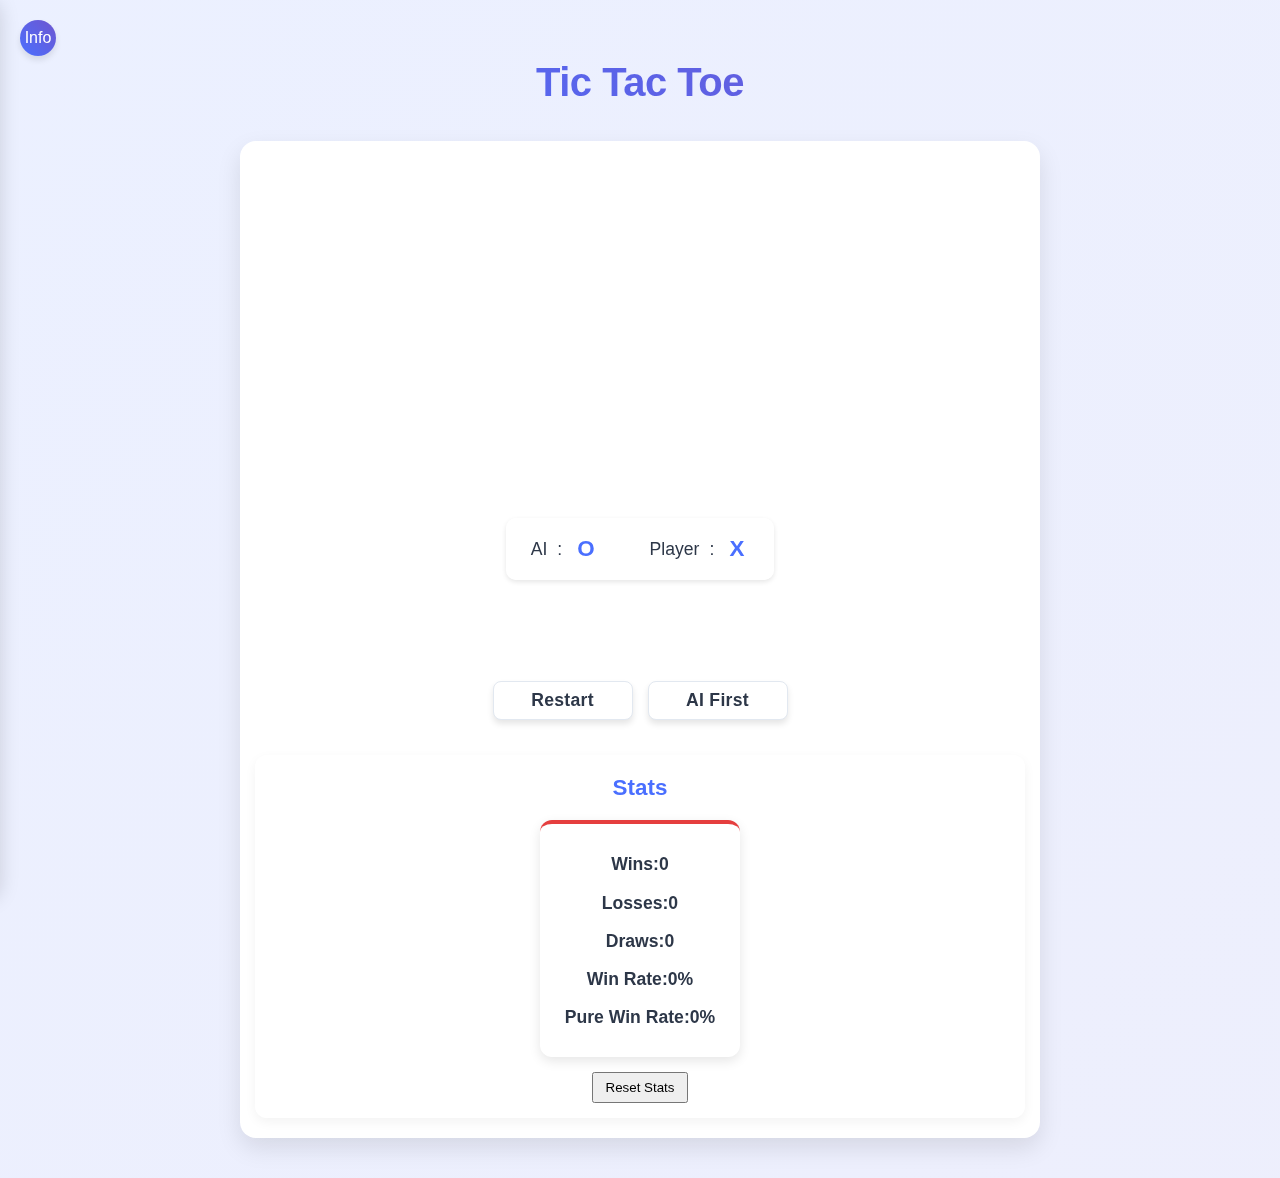
==== commit 19e66c3a: "增加了迭代次数" ====
--- a/tic.html
+++ b/tic.html
@@ -1098,7 +1098,7 @@
     </div>
     <div class="difficulty-selector">
     <span data-lang="difficulty">难度</span>
-    <button class="difficulty-btn active" data-difficulty="hard" data-iterations="100000" onclick="setDifficulty(this)">
+    <button class="difficulty-btn active" data-difficulty="hard" data-iterations="500000" onclick="setDifficulty(this)">
         <span data-lang="hard">困难</span>
     </button>
 </div>
@@ -1797,7 +1797,7 @@
 // 全局变量
 let currentDifficulty = 'hard'; // 只保留困难难度
 const difficultyMap = {
-    hard: { iterations: 100000, maxDepth: 9 }
+    hard: { iterations: 500000, maxDepth: 9 }
 };
 
 // 重设难度设置函数
@@ -2033,7 +2033,7 @@
 let aiSymbol = 'O';
 let timer;
 let timerSeconds = 0;
-let aiIterations = 10000;
+let aiIterations = 500000;
 let gameStarted = false; // 添加游戏开始状态标记
 
 // 添加用户战绩记录
